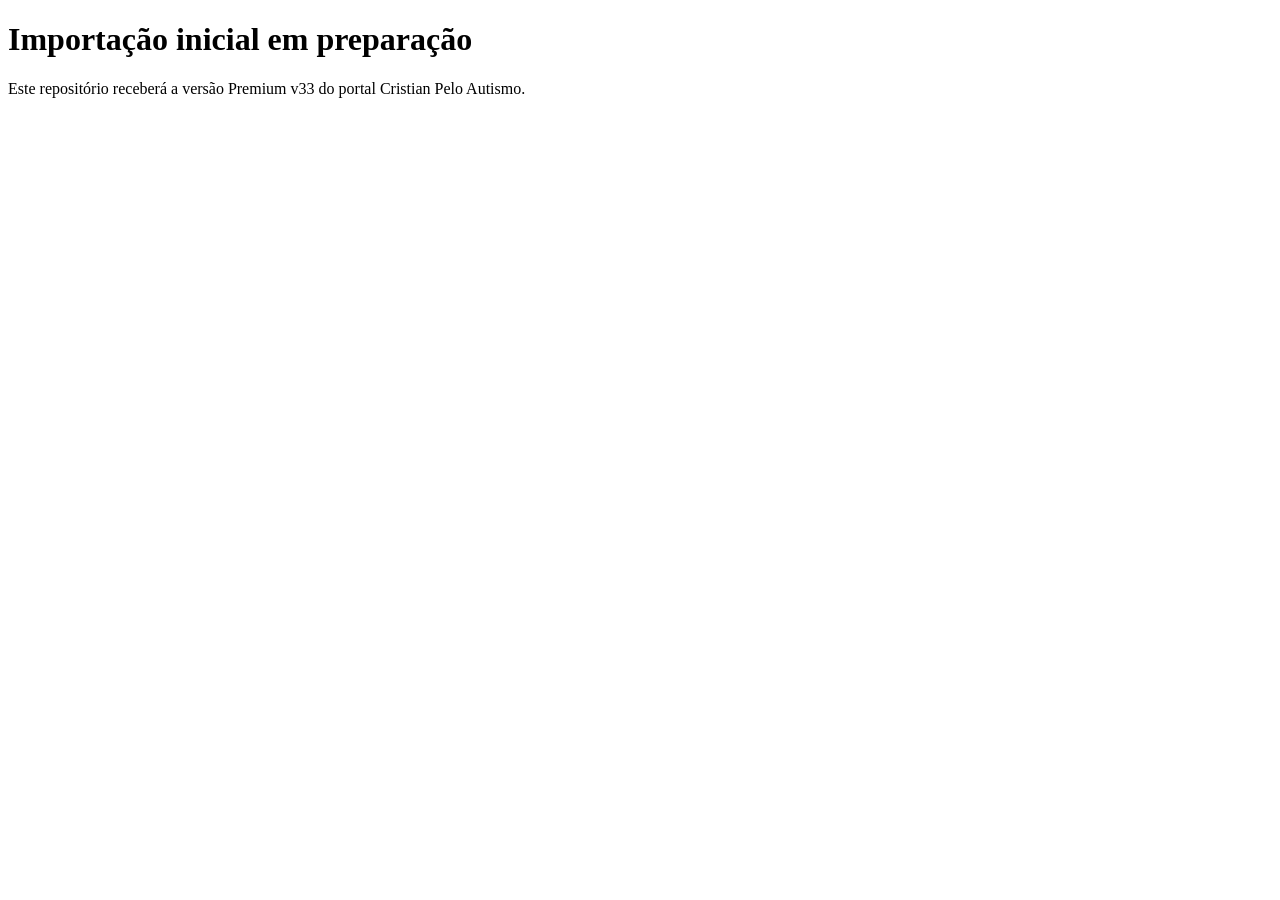
==== index.html @ 5e2c38fa "chore: adiciona marcador inicial da aplicação" ====
<!doctype html><html lang="pt-BR"><head><meta charset="utf-8"><meta name="viewport" content="width=device-width,initial-scale=1"><title>Cristian Pelo Autismo</title></head><body><h1>Importação inicial em preparação</h1><p>Este repositório receberá a versão Premium v33 do portal Cristian Pelo Autismo.</p></body></html>
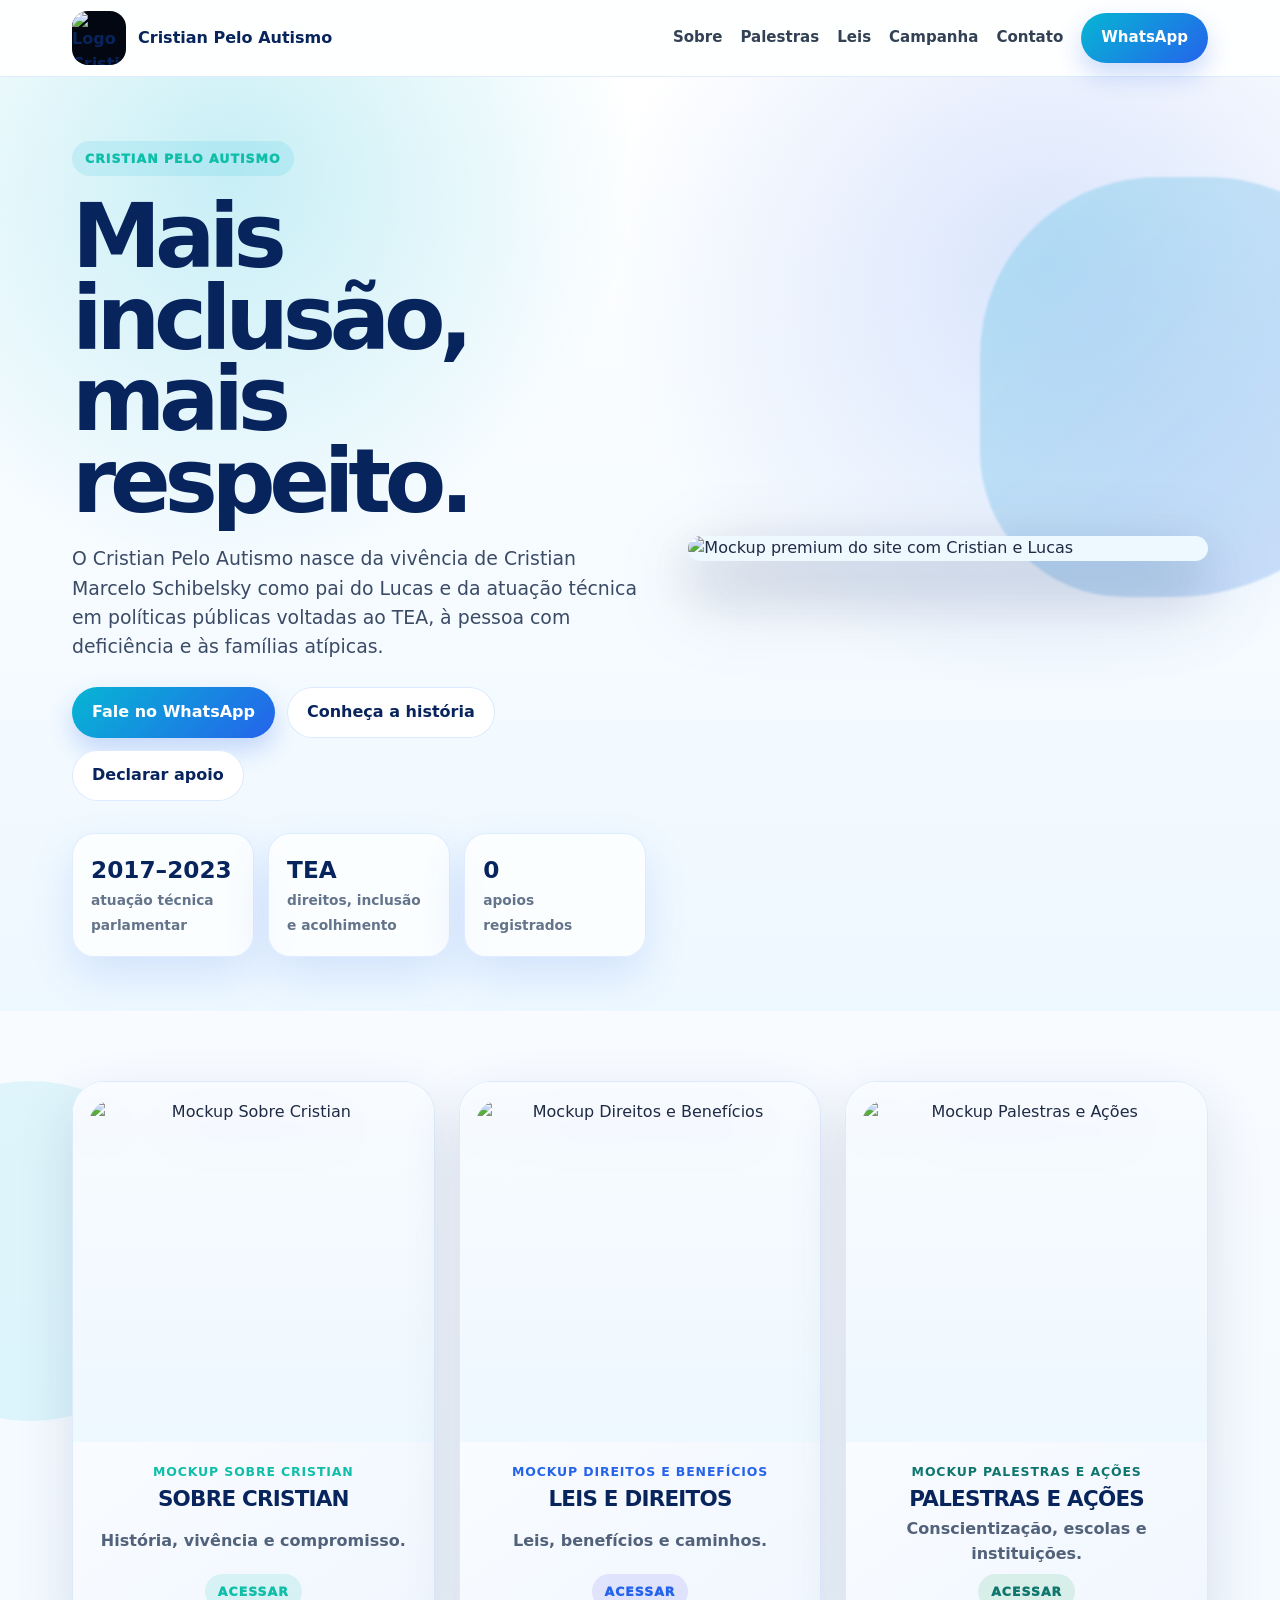
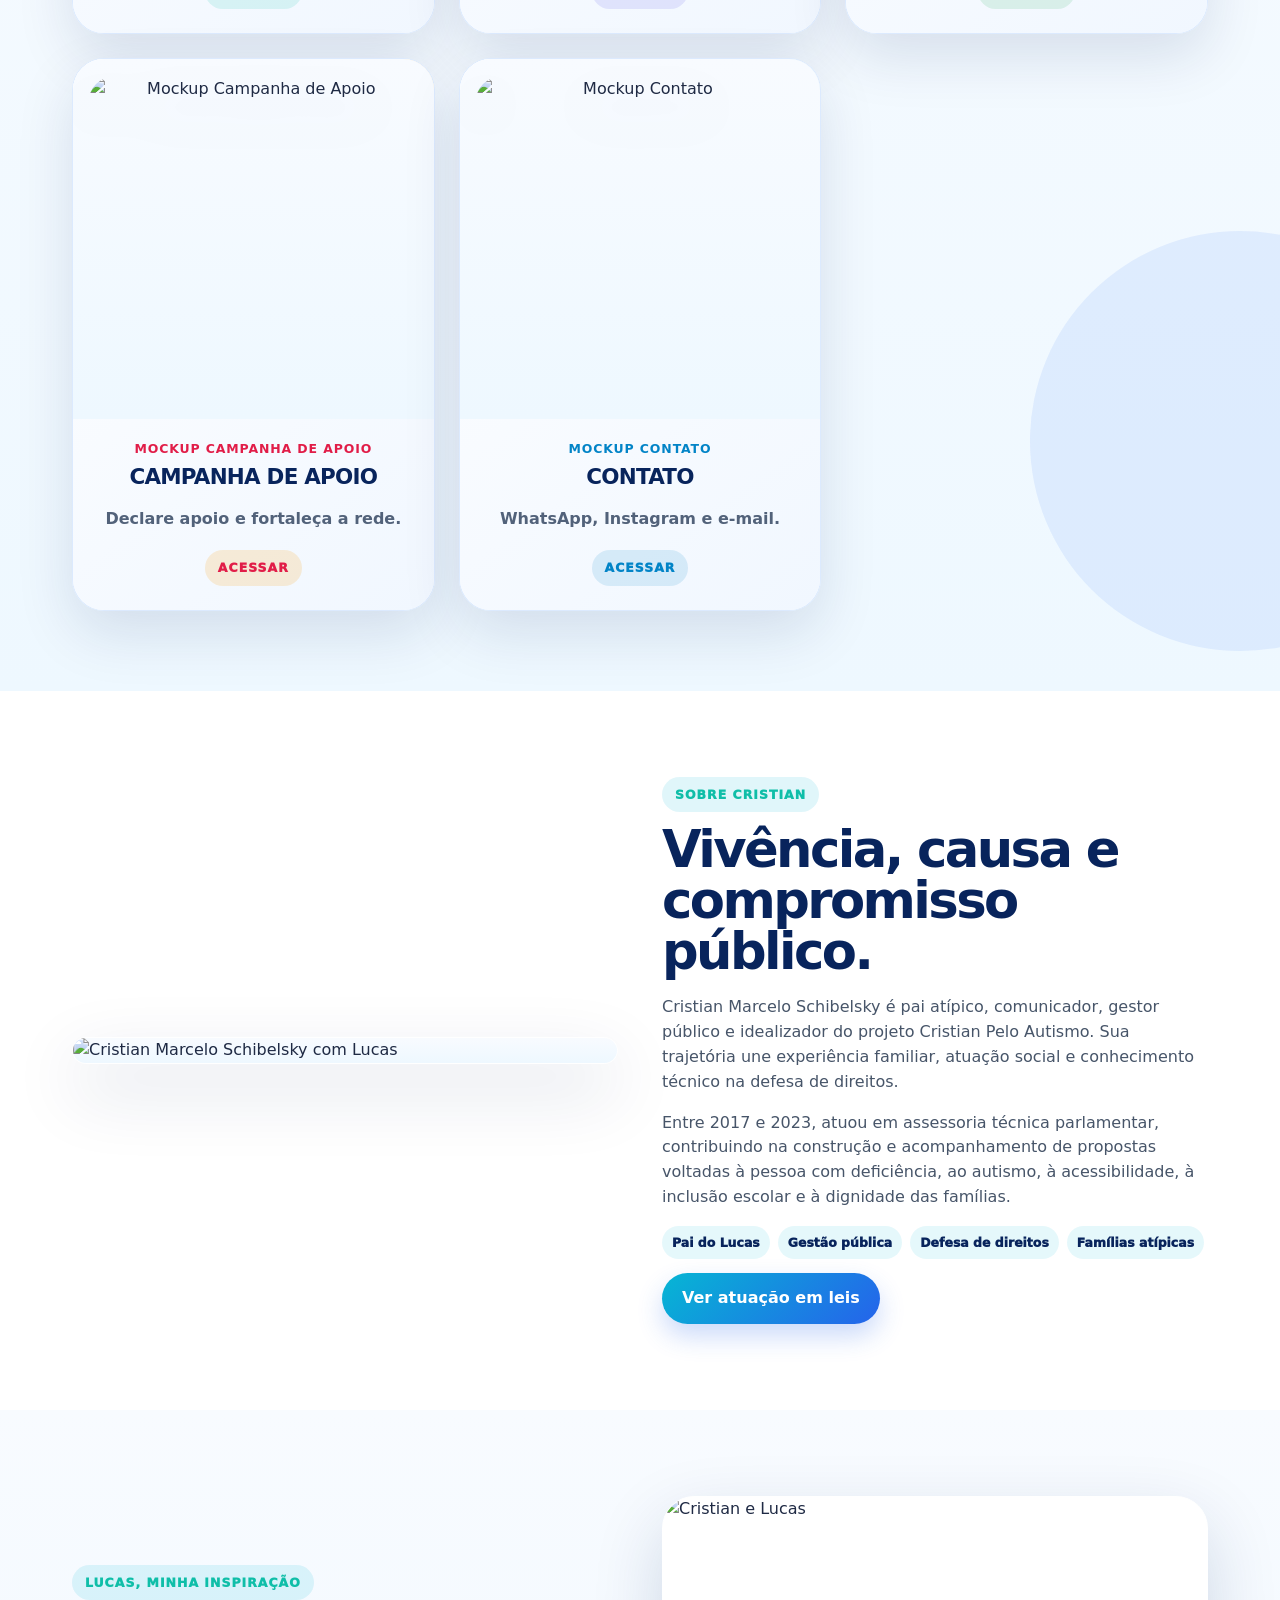
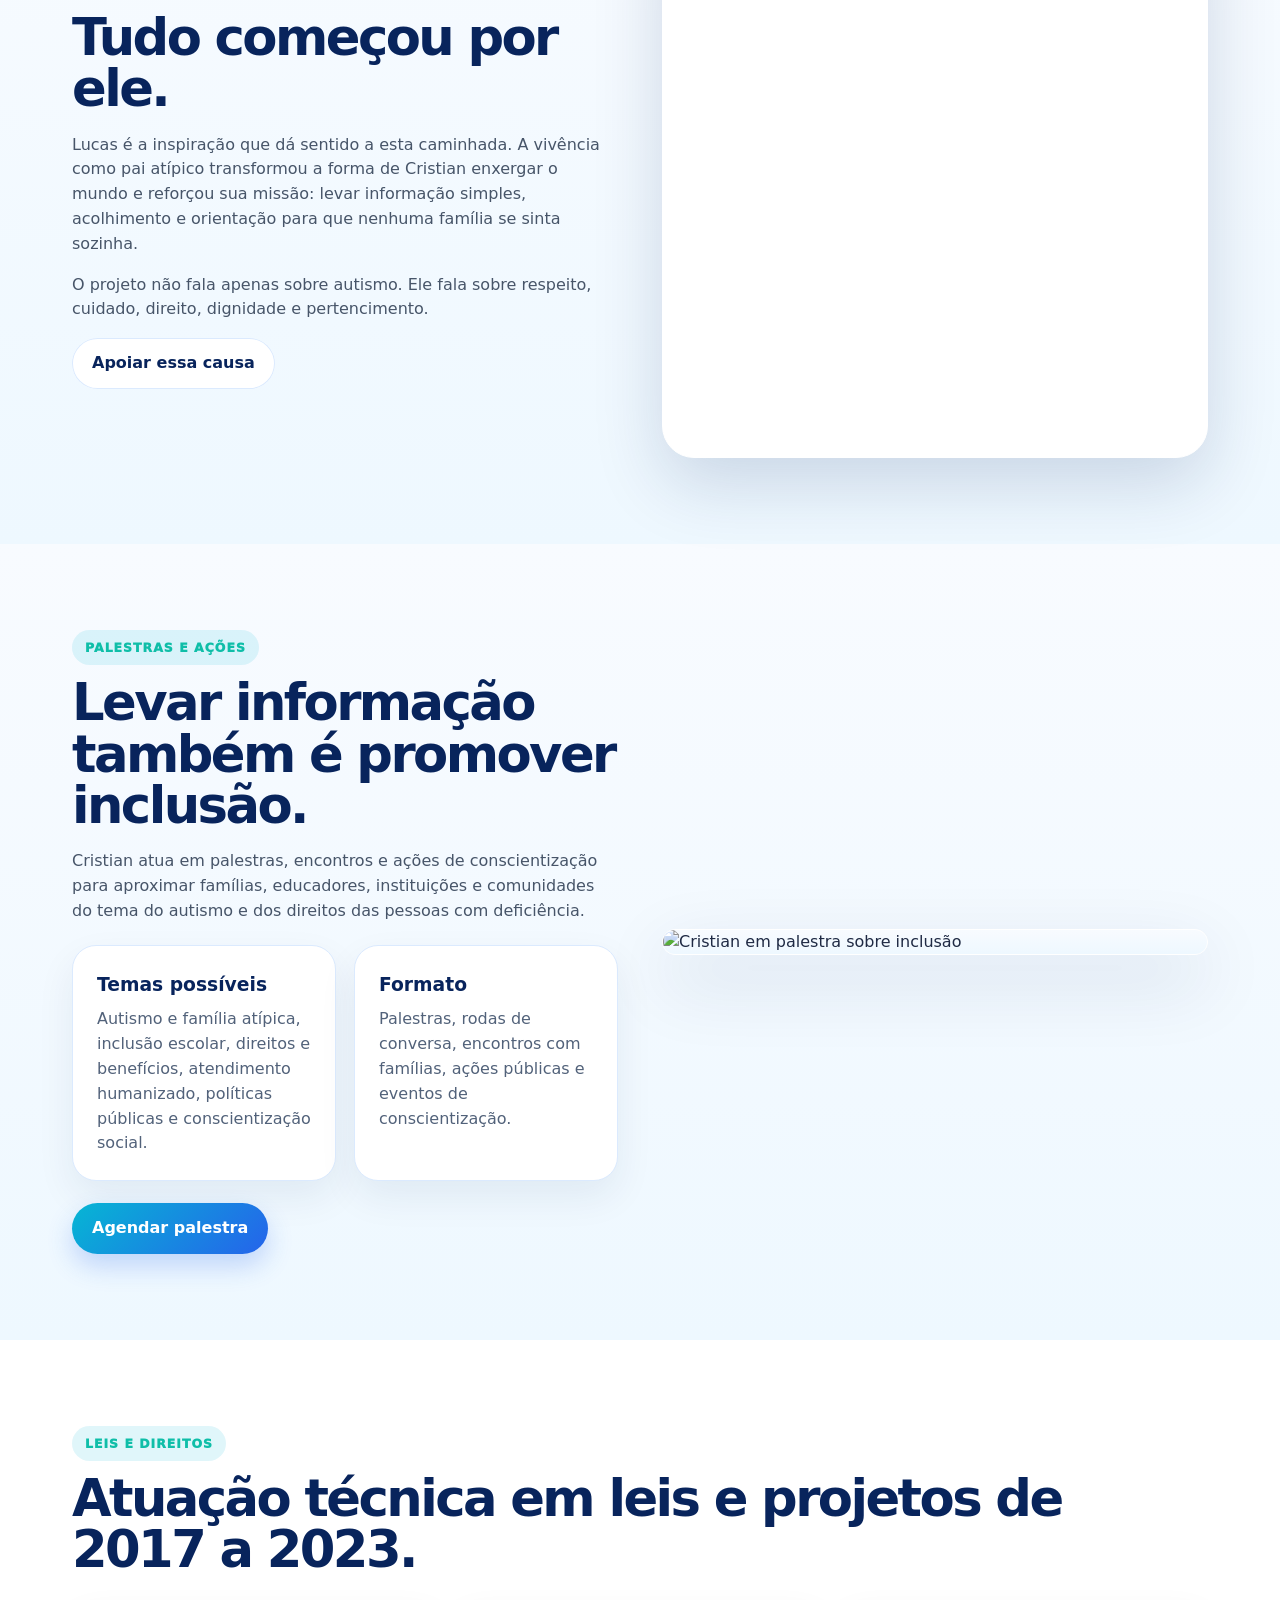
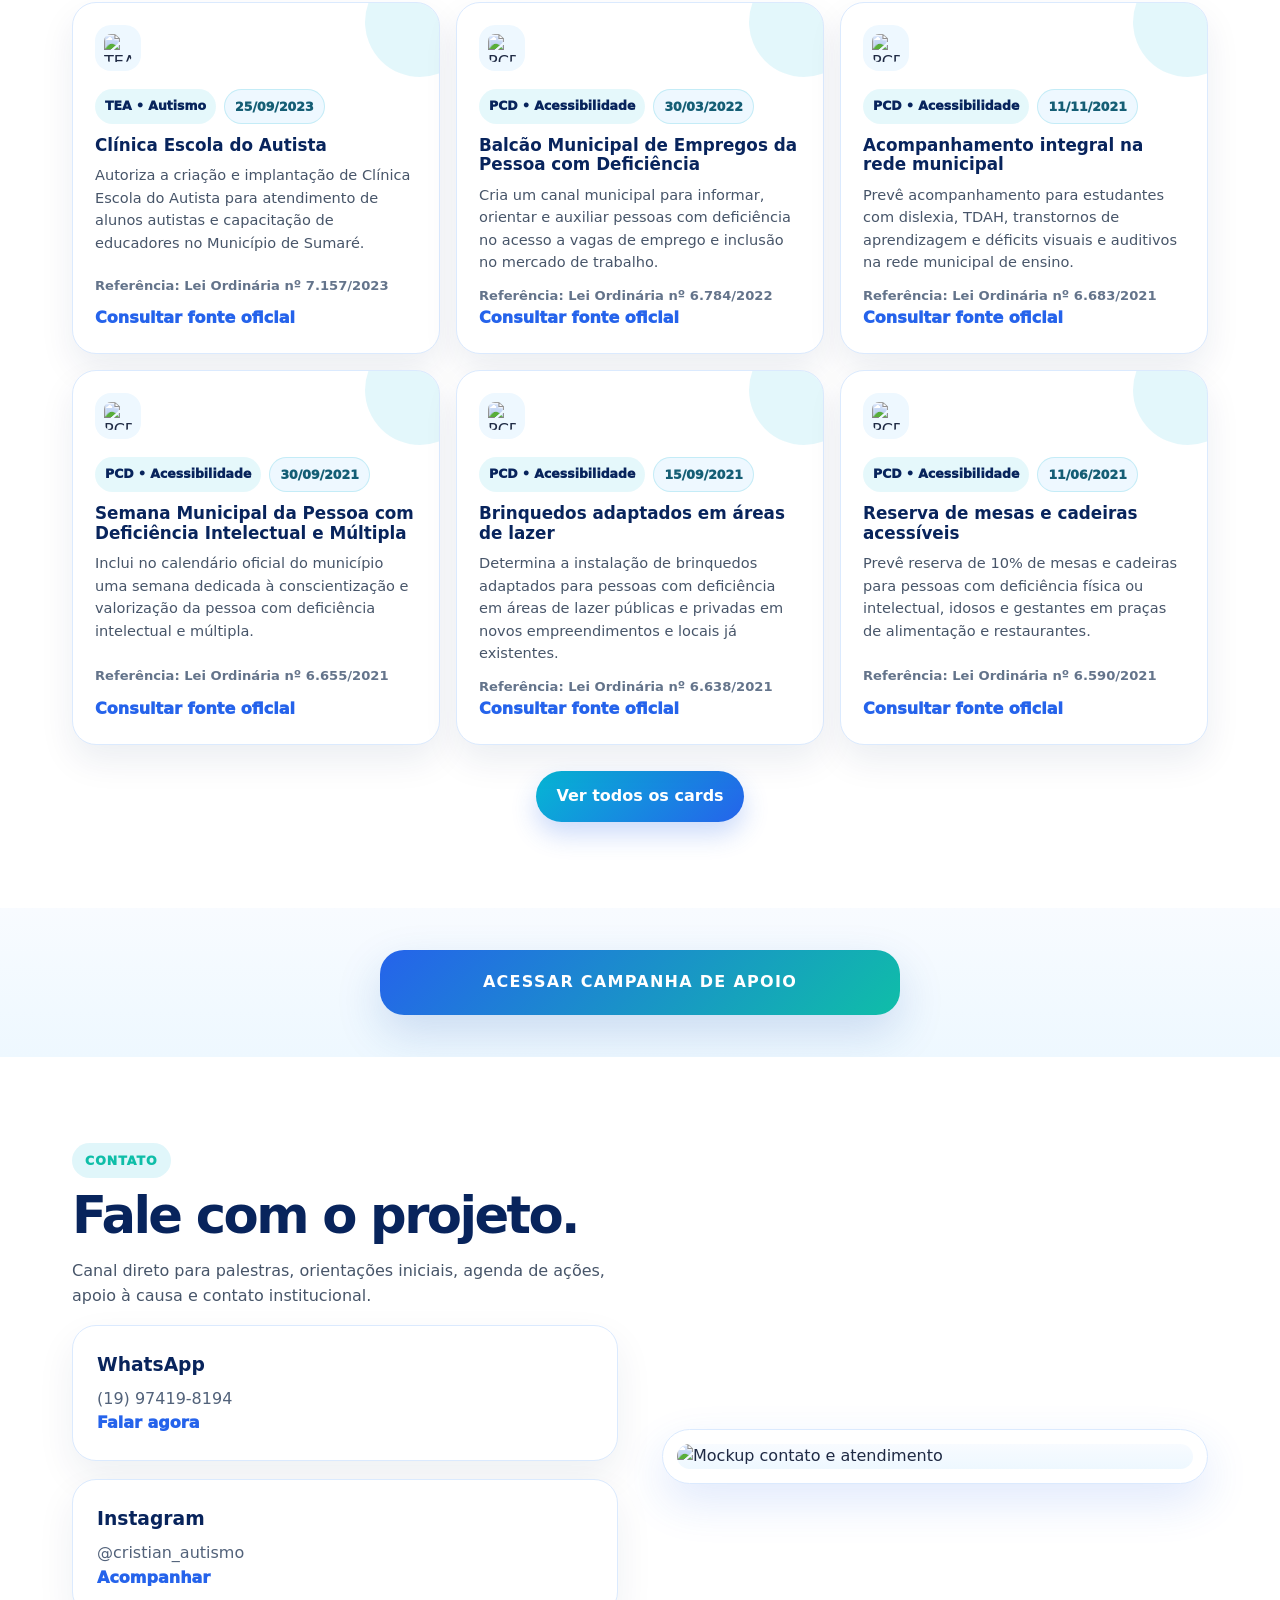
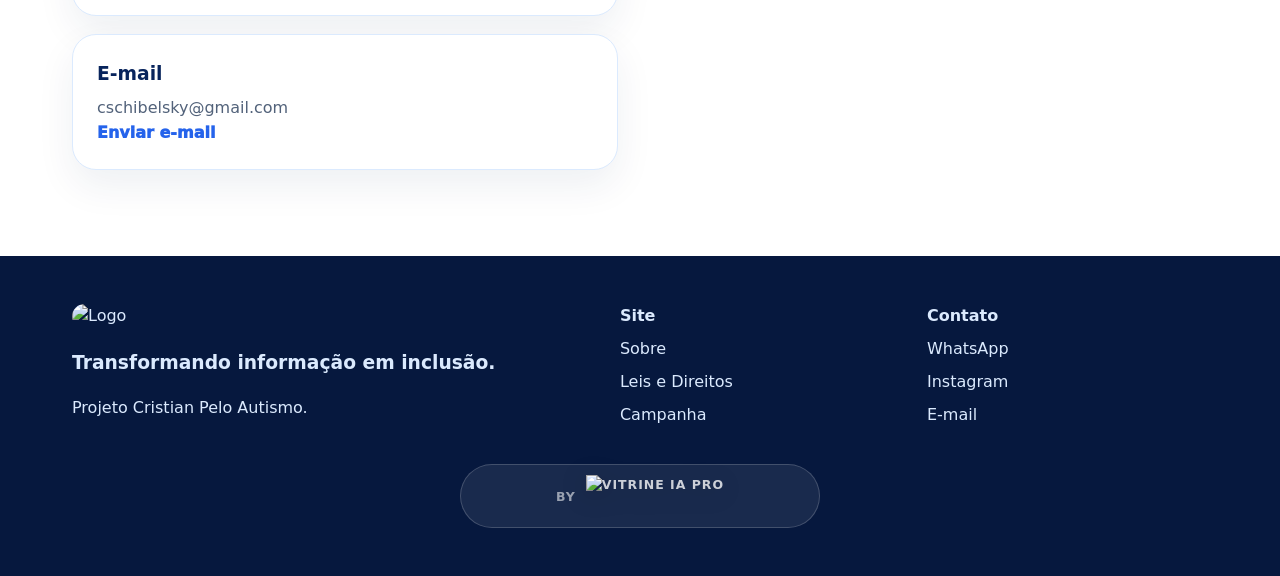
==== commit a6816ac3: "Add files via upload" ====
--- a/index.html
+++ b/index.html
@@ -1 +1,70 @@
-<!doctype html><html lang="pt-BR"><head><meta charset="utf-8"><meta name="viewport" content="width=device-width,initial-scale=1"><title>Cristian Pelo Autismo</title></head><body><h1>Importação inicial em preparação</h1><p>Este repositório receberá a versão Premium v33 do portal Cristian Pelo Autismo.</p></body></html>
+<!doctype html><html lang="pt-BR"><head><meta charset="utf-8"><meta name="viewport" content="width=device-width,initial-scale=1"><title>Cristian Pelo Autismo | Informação, inclusão e respeito</title><meta name="description" content="Cristian Pelo Autismo: informação, acolhimento, direitos, palestras, leis e campanha de apoio às famílias atípicas."><meta property="og:title" content="Cristian Pelo Autismo"><meta property="og:description" content="Mais inclusão, mais respeito. Informação e acolhimento para famílias atípicas."><meta property="og:image" content="assets/img/banner-inclusao.webp"><link rel="stylesheet" href="style.css"></head><body>
+<header class="topbar"><div class="wrap nav"><a class="brand" href="#inicio"><img src="assets/img/logo.webp" alt="Logo Cristian Pelo Autismo"><span>Cristian Pelo Autismo</span></a><nav class="navlinks"><a href="#sobre">Sobre</a><a href="#palestras">Palestras</a><a href="leis-e-direitos/">Leis</a><a href="campanha/">Campanha</a><a href="#contato">Contato</a><a class="btn" href="https://wa.me/5519974198194" target="_blank" rel="noopener">WhatsApp</a></nav><a class="btn hamb" href="https://wa.me/5519974198194" target="_blank" rel="noopener">WhatsApp</a></div></header>
+<main id="inicio">
+<section class="hero"><div class="wrap hero-grid"><div><span class="kicker">Cristian Pelo Autismo</span><h1>Mais inclusão, mais respeito.</h1><p class="lead">O Cristian Pelo Autismo nasce da vivência de Cristian Marcelo Schibelsky como pai do Lucas e da atuação técnica em políticas públicas voltadas ao TEA, à pessoa com deficiência e às famílias atípicas.</p><div class="actions"><a class="btn" href="https://wa.me/5519974198194" target="_blank" rel="noopener">Fale no WhatsApp</a><a class="btn alt" href="#sobre">Conheça a história</a><a class="btn alt" href="campanha/">Declarar apoio</a></div><div class="metrics"><div class="metric"><strong>2017–2023</strong><span>atuação técnica parlamentar</span></div><div class="metric"><strong>TEA</strong><span>direitos, inclusão e acolhimento</span></div><div class="metric"><strong id="homeCounter">0</strong><span>apoios registrados</span></div></div></div><div class="hero-visual hero-visual-clean"><div class="phone-mock"><img src="assets/img/mockup-home.png" alt="Mockup premium do site com Cristian e Lucas"></div></div></div></section>
+<section class="section soft project-mockups" id="areas-projeto">
+  <div class="wrap">
+    <div class="mock-center-grid">
+      <a class="mock-center-card theme-sobre" href="#sobre">
+        <div class="mock-image"><img src="assets/img/mockup-sobre.png" alt="Mockup Sobre Cristian"></div>
+        <div class="mock-content">
+          <small>Mockup Sobre Cristian</small>
+          <h3>SOBRE CRISTIAN</h3>
+          <p>História, vivência e compromisso.</p>
+          <em>Acessar</em>
+        </div>
+      </a>
+      <a class="mock-center-card theme-leis" href="leis-e-direitos/">
+        <div class="mock-image"><img src="assets/img/mockup-direitos.png" alt="Mockup Direitos e Benefícios"></div>
+        <div class="mock-content">
+          <small>Mockup Direitos e Benefícios</small>
+          <h3>LEIS E DIREITOS</h3>
+          <p>Leis, benefícios e caminhos.</p>
+          <em>Acessar</em>
+        </div>
+      </a>
+      <a class="mock-center-card theme-palestras" href="#palestras">
+        <div class="mock-image"><img src="assets/img/mockup-inclusao.png" alt="Mockup Palestras e Ações"></div>
+        <div class="mock-content">
+          <small>Mockup Palestras e Ações</small>
+          <h3>PALESTRAS E AÇÕES</h3>
+          <p>Conscientização, escolas e instituições.</p>
+          <em>Acessar</em>
+        </div>
+      </a>
+      <a class="mock-center-card theme-campanha" href="campanha/">
+        <div class="mock-image"><img src="assets/img/mockup-apoie.png" alt="Mockup Campanha de Apoio"></div>
+        <div class="mock-content">
+          <small>Mockup Campanha de Apoio</small>
+          <h3>CAMPANHA DE APOIO</h3>
+          <p>Declare apoio e fortaleça a rede.</p>
+          <em>Acessar</em>
+        </div>
+      </a>
+      <a class="mock-center-card theme-contato" href="#contato">
+        <div class="mock-image"><img src="assets/img/mockup-contato.png" alt="Mockup Contato"></div>
+        <div class="mock-content">
+          <small>Mockup Contato</small>
+          <h3>CONTATO</h3>
+          <p>WhatsApp, Instagram e e-mail.</p>
+          <em>Acessar</em>
+        </div>
+      </a>
+    </div>
+  </div>
+</section>
+
+<section id="sobre" class="section white"><div class="wrap split"><div class="portrait-card"><img src="assets/img/sobre-cristian-lucas.png" alt="Cristian Marcelo Schibelsky com Lucas"></div><div><span class="kicker">Sobre Cristian</span><h2>Vivência, causa e compromisso público.</h2><p>Cristian Marcelo Schibelsky é pai atípico, comunicador, gestor público e idealizador do projeto Cristian Pelo Autismo. Sua trajetória une experiência familiar, atuação social e conhecimento técnico na defesa de direitos.</p><p>Entre 2017 e 2023, atuou em assessoria técnica parlamentar, contribuindo na construção e acompanhamento de propostas voltadas à pessoa com deficiência, ao autismo, à acessibilidade, à inclusão escolar e à dignidade das famílias.</p><div class="tagline"><span class="tag">Pai do Lucas</span><span class="tag">Gestão pública</span><span class="tag">Defesa de direitos</span><span class="tag">Famílias atípicas</span></div><a class="btn" href="#leis">Ver atuação em leis</a></div></div></section>
+
+<section class="section soft"><div class="wrap split"><div><span class="kicker">Lucas, minha inspiração</span><h2>Tudo começou por ele.</h2><p>Lucas é a inspiração que dá sentido a esta caminhada. A vivência como pai atípico transformou a forma de Cristian enxergar o mundo e reforçou sua missão: levar informação simples, acolhimento e orientação para que nenhuma família se sinta sozinha.</p><p>O projeto não fala apenas sobre autismo. Ele fala sobre respeito, cuidado, direito, dignidade e pertencimento.</p><a class="btn alt" href="campanha/">Apoiar essa causa</a></div><div class="portrait-card"><img src="assets/img/cristian-lucas-real.webp" alt="Cristian e Lucas"></div></div></section>
+
+<section id="palestras" class="section soft"><div class="wrap split"><div><span class="kicker">Palestras e Ações</span><h2>Levar informação também é promover inclusão.</h2><p>Cristian atua em palestras, encontros e ações de conscientização para aproximar famílias, educadores, instituições e comunidades do tema do autismo e dos direitos das pessoas com deficiência.</p><div class="cards" style="grid-template-columns:1fr 1fr;margin:22px 0"><div class="card"><h3>Temas possíveis</h3><p>Autismo e família atípica, inclusão escolar, direitos e benefícios, atendimento humanizado, políticas públicas e conscientização social.</p></div><div class="card"><h3>Formato</h3><p>Palestras, rodas de conversa, encontros com famílias, ações públicas e eventos de conscientização.</p></div></div><a class="btn" href="https://wa.me/5519974198194?text=Olá,%20quero%20agendar%20uma%20palestra%20com%20o%20Cristian%20Pelo%20Autismo" target="_blank" rel="noopener">Agendar palestra</a></div><div class="portrait-card"><img src="assets/img/palestra-cristian-premium.png" alt="Cristian em palestra sobre inclusão"></div></div></section>
+
+<section id="leis" class="section white"><div class="wrap"><span class="kicker">Leis e Direitos</span><h2>Atuação técnica em leis e projetos de 2017 a 2023.</h2><div class="law-grid" style="margin-top:26px" id="lawPreview"></div><div class="actions" style="justify-content:center"><a class="btn" href="leis-e-direitos/">Ver todos os cards</a></div></div></section>
+
+<section class="section soft campaign-link-only"><div class="wrap"><a class="campaign-simple-link" href="campanha/">Acessar campanha de apoio</a></div></section>
+
+<section id="contato" class="section white"><div class="wrap split"><div><span class="kicker">Contato</span><h2>Fale com o projeto.</h2><p>Canal direto para palestras, orientações iniciais, agenda de ações, apoio à causa e contato institucional.</p><div class="cards" style="grid-template-columns:1fr"><div class="card"><h3>WhatsApp</h3><p>(19) 97419-8194</p><a class="law-link" href="https://wa.me/5519974198194" target="_blank" rel="noopener">Falar agora</a></div><div class="card"><h3>Instagram</h3><p>@cristian_autismo</p><a class="law-link" href="https://www.instagram.com/cristian_autismo" target="_blank" rel="noopener">Acompanhar</a></div><div class="card"><h3>E-mail</h3><p>cschibelsky@gmail.com</p><a class="law-link" href="mailto:cschibelsky@gmail.com">Enviar e-mail</a></div></div></div><div class="mock-tile"><img src="assets/img/mockup-contato.png" alt="Mockup contato e atendimento"></div></div></section>
+</main>
+<footer class="footer"><div class="wrap footer-grid"><div><img src="assets/img/logo.webp" alt="Logo" style="width:170px;border-radius:18px;margin-bottom:18px"><h3>Transformando informação em inclusão.</h3><p>Projeto Cristian Pelo Autismo.</p></div><div><strong>Site</strong><a href="#sobre">Sobre</a><a href="leis-e-direitos/">Leis e Direitos</a><a href="campanha/">Campanha</a></div><div><strong>Contato</strong><a href="https://wa.me/5519974198194">WhatsApp</a><a href="https://www.instagram.com/cristian_autismo">Instagram</a><a href="mailto:cschibelsky@gmail.com">E-mail</a></div></div><div class="vitrine-stamp" aria-label="Desenvolvido por Vitrine IA Pro"><span>by</span><img src="assets/img/vitrine-ia-pro-logo-oficial.png" alt="Vitrine IA Pro"></div></footer>
+<script src="script.js"></script></body></html>
--- a/style.css
+++ b/style.css
@@ -0,0 +1,144 @@
+:root{
+  --navy:#08245c; --blue:#2563eb; --cyan:#06b6d4; --teal:#0fbea8; --green:#16a34a; --ink:#1f2a44; --muted:#64748b; --line:#dbeafe; --soft:#eff6ff; --white:#fff; --yellow:#facc15; --red:#ef4444;
+  --shadow:0 26px 70px rgba(8,36,92,.16); --shadow2:0 18px 45px rgba(37,99,235,.14); --radius:28px;
+}
+*{box-sizing:border-box}html{scroll-behavior:smooth}body{margin:0;font-family:Inter,system-ui,-apple-system,Segoe UI,Roboto,Arial,sans-serif;color:var(--ink);background:#f8fbff;line-height:1.55}a{text-decoration:none;color:inherit}img{max-width:100%;display:block}button,input,select,textarea{font:inherit}.wrap{max-width:1180px;margin:0 auto;padding:0 22px}.topbar{position:sticky;top:0;z-index:30;background:rgba(255,255,255,.86);backdrop-filter:blur(18px);border-bottom:1px solid rgba(219,234,254,.9)}.nav{height:76px;display:flex;align-items:center;justify-content:space-between;gap:24px}.brand{display:flex;align-items:center;gap:12px;font-weight:900;color:var(--navy)}.brand img{width:54px;height:54px;border-radius:16px;object-fit:contain;background:#030712}.navlinks{display:flex;align-items:center;gap:18px;font-size:.94rem;font-weight:800;color:#334155}.navlinks a:hover{color:var(--blue)}.btn{display:inline-flex;align-items:center;justify-content:center;gap:9px;padding:13px 20px;border-radius:999px;background:linear-gradient(135deg,var(--cyan),var(--blue));color:#fff;font-weight:900;box-shadow:0 12px 26px rgba(37,99,235,.24);border:0;cursor:pointer}.btn.alt{background:#fff;color:var(--navy);box-shadow:inset 0 0 0 1px var(--line)}.btn.dark{background:var(--navy)}.btn.green{background:linear-gradient(135deg,#16a34a,#0fbea8)}.hero{position:relative;overflow:hidden;padding:64px 0 54px;background:radial-gradient(circle at 18% 10%,rgba(6,182,212,.22),transparent 30%),radial-gradient(circle at 82% 20%,rgba(37,99,235,.16),transparent 34%),linear-gradient(180deg,#fff 0%,#eef8ff 100%)}.hero:before{content:"";position:absolute;right:-120px;top:100px;width:420px;height:420px;background:linear-gradient(135deg,rgba(6,182,212,.2),rgba(37,99,235,.2));border-radius:48% 52% 61% 39%;filter:blur(1px)}.hero-grid{position:relative;display:grid;grid-template-columns:1.05fr .95fr;gap:42px;align-items:center}.kicker{display:inline-flex;align-items:center;gap:8px;color:var(--teal);font-weight:1000;text-transform:uppercase;letter-spacing:.08em;font-size:.78rem;background:rgba(6,182,212,.12);padding:8px 13px;border-radius:999px}.hero h1{font-size:clamp(2.7rem,7vw,6.2rem);line-height:.91;margin:20px 0 22px;color:var(--navy);letter-spacing:-.07em}.lead{font-size:1.18rem;color:#3b4b66;max-width:670px}.actions{display:flex;flex-wrap:wrap;gap:12px;margin-top:26px}.metrics{display:grid;grid-template-columns:repeat(3,1fr);gap:14px;margin-top:32px}.metric{padding:18px;border-radius:22px;background:rgba(255,255,255,.72);box-shadow:var(--shadow2);border:1px solid rgba(219,234,254,.88)}.metric strong{font-size:1.45rem;color:var(--navy);display:block}.metric span{font-size:.86rem;color:var(--muted);font-weight:800}.hero-visual{position:relative;min-height:650px}.logo-card{position:absolute;top:0;right:0;left:44px;border-radius:32px;overflow:hidden;box-shadow:var(--shadow);border:1px solid rgba(255,255,255,.9);background:#fff;transform:rotate(1.2deg)}.logo-card img{width:100%;height:320px;object-fit:cover}.phone-mock{position:absolute;right:4%;top:170px;width:min(420px,88%);filter:drop-shadow(0 35px 45px rgba(8,36,92,.25));border-radius:38px}.phone-mock img{border-radius:34px}.float-chip{position:absolute;z-index:3;background:rgba(255,255,255,.88);backdrop-filter:blur(14px);border:1px solid rgba(255,255,255,.95);box-shadow:var(--shadow2);border-radius:22px;padding:16px;font-weight:900;color:var(--navy)}.chip1{left:4px;top:365px}.chip2{right:0;bottom:58px}.chip3{left:8%;bottom:0}.section{padding:86px 0}.section.white{background:#fff}.section.soft{background:linear-gradient(180deg,#f8fbff,#eef8ff)}.split{display:grid;grid-template-columns:1fr 1fr;gap:44px;align-items:center}.section h2{font-size:clamp(2rem,4vw,4.1rem);line-height:1;margin:12px 0 18px;color:var(--navy);letter-spacing:-.05em}.section p{color:#475569}.panel{background:rgba(255,255,255,.86);border:1px solid rgba(219,234,254,.95);border-radius:var(--radius);box-shadow:var(--shadow2);padding:30px}.portrait-card{border-radius:32px;overflow:hidden;box-shadow:var(--shadow);background:#fff;border:1px solid #fff}.portrait-card img{width:100%;height:560px;object-fit:cover}.mock-row{display:grid;grid-template-columns:repeat(3,1fr);gap:22px}.mock-tile{background:#fff;border:1px solid var(--line);border-radius:28px;padding:14px;box-shadow:var(--shadow2);transition:.2s}.mock-tile:hover{transform:translateY(-5px)}.mock-tile img{border-radius:22px}.mock-tile h3{margin:13px 7px 4px;color:var(--navy)}.mock-tile p{margin:0 7px 10px;color:var(--muted);font-size:.93rem}.cards{display:grid;grid-template-columns:repeat(3,1fr);gap:18px}.card{background:#fff;border:1px solid var(--line);border-radius:24px;padding:24px;box-shadow:0 16px 38px rgba(8,36,92,.07)}.card h3{margin:0 0 8px;color:var(--navy)}.card p{margin:0;color:#52627a}.law-grid{display:grid;grid-template-columns:repeat(3,1fr);gap:16px}.law-card{position:relative;display:flex;flex-direction:column;min-height:245px;background:#fff;border:1px solid var(--line);border-radius:24px;padding:22px;box-shadow:0 16px 35px rgba(8,36,92,.08);overflow:hidden}.law-card:after{content:"";position:absolute;right:-36px;top:-36px;width:110px;height:110px;border-radius:50%;background:rgba(6,182,212,.11)}.law-icon{width:46px;height:46px;border-radius:16px;background:#eef8ff;padding:9px;margin-bottom:14px}.law-card h3{font-size:1.05rem;line-height:1.15;margin:0 0 9px;color:var(--navy)}.law-card p{font-size:.91rem;margin:0 0 12px}.ref{font-size:.82rem;color:var(--muted);font-weight:900;margin-top:auto}.law-link{margin-top:14px;font-weight:1000;color:var(--blue)}.tagline{display:flex;flex-wrap:wrap;gap:8px;margin:14px 0}.tag{font-size:.78rem;font-weight:1000;color:var(--navy);background:rgba(6,182,212,.1);padding:7px 10px;border-radius:999px}.campaign-hero{background:linear-gradient(135deg,#08245c,#2563eb);color:white;border-radius:34px;padding:38px;display:grid;grid-template-columns:1fr .92fr;gap:30px;align-items:center;box-shadow:var(--shadow)}.campaign-hero h2,.campaign-hero p{color:white}.counter{font-size:4.4rem;font-weight:1000;line-height:1}.form{display:grid;gap:12px}.field{width:100%;border:1px solid var(--line);border-radius:16px;padding:14px 15px;background:#fff;color:var(--ink)}.admin-grid{display:grid;grid-template-columns:repeat(4,1fr);gap:14px}.stat{background:#fff;border:1px solid var(--line);border-radius:22px;padding:20px;box-shadow:0 12px 26px rgba(8,36,92,.07)}.stat strong{font-size:2rem;color:var(--navy);display:block}.table{width:100%;border-collapse:collapse;background:#fff;border-radius:22px;overflow:hidden;box-shadow:0 12px 30px rgba(8,36,92,.06)}.table th,.table td{padding:13px;border-bottom:1px solid #eaf2ff;text-align:left;font-size:.9rem}.table th{background:#eef8ff;color:var(--navy)}.footer{background:#06183e;color:#dbeafe;padding:48px 0}.footer-grid{display:grid;grid-template-columns:1.3fr .7fr .7fr;gap:26px}.footer a{color:#dbeafe;display:block;margin:8px 0}.notice{padding:12px 14px;border-radius:16px;background:#ecfeff;color:#0f766e;border:1px solid #a5f3fc;font-weight:800}.hamb{display:none}
+@media(max-width:960px){.navlinks{display:none}.hamb{display:inline-flex}.hero-grid,.split,.campaign-hero{grid-template-columns:1fr}.hero-visual{min-height:620px}.mock-row,.cards,.law-grid{grid-template-columns:1fr 1fr}.admin-grid{grid-template-columns:1fr 1fr}.footer-grid{grid-template-columns:1fr}.metrics{grid-template-columns:1fr 1fr}.hero h1{font-size:4rem}}
+@media(max-width:640px){.wrap{padding:0 16px}.hero{padding-top:34px}.hero h1{font-size:3.05rem}.hero-visual{min-height:520px}.logo-card{left:0}.logo-card img{height:230px}.phone-mock{top:150px;right:1%;width:90%}.float-chip{font-size:.82rem}.chip1{top:320px}.chip2{bottom:70px}.metrics,.mock-row,.cards,.law-grid,.admin-grid{grid-template-columns:1fr}.section{padding:58px 0}.portrait-card img{height:420px}.campaign-hero{padding:24px}.counter{font-size:3rem}.nav{height:68px}.brand img{width:46px;height:46px}}
+
+/* V8 - mockups como ícones de navegação */
+.section-head{max-width:780px;margin:0 auto 28px;text-align:center}.section-head p{font-size:1.05rem;color:#52627a}.mockup-nav-section{position:relative;overflow:hidden}.mockup-nav-section:before{content:"";position:absolute;left:-120px;top:80px;width:320px;height:320px;border-radius:50%;background:rgba(6,182,212,.10)}.mock-nav-grid{display:grid;grid-template-columns:repeat(3,1fr);gap:22px;position:relative}.mock-nav-card{display:flex;flex-direction:column;align-items:center;text-align:center;padding:16px 16px 22px;background:rgba(255,255,255,.92);border:1px solid rgba(219,234,254,.95);border-radius:30px;box-shadow:0 18px 45px rgba(8,36,92,.10);transition:.22s;min-height:100%}.mock-nav-card:hover{transform:translateY(-8px);box-shadow:0 28px 70px rgba(8,36,92,.16)}.mock-nav-card img{height:245px;width:100%;object-fit:contain;border-radius:24px;background:linear-gradient(180deg,#f8fbff,#eef8ff);padding:8px}.mock-nav-card strong{font-size:1.18rem;color:var(--navy);margin-top:14px}.mock-nav-card span{font-size:.94rem;color:var(--muted);margin-top:5px}.mock-tile{display:block;color:inherit}.phone-mock{cursor:pointer}.phone-mock:after{content:"";position:absolute;inset:0;border-radius:38px}
+@media(max-width:960px){.mock-nav-grid{grid-template-columns:repeat(2,1fr)}}
+@media(max-width:640px){.mock-nav-grid{grid-template-columns:1fr}.mock-nav-card img{height:220px}}
+
+/* V9 - mockups como icones de navegacao com titulos em caixa alta e temas diferentes */
+.visual-icons{align-items:stretch}.visual-icons .mock-nav-card{position:relative;overflow:hidden;justify-content:space-between;padding:0;background:#fff;text-align:left;align-items:stretch;border:0;isolation:isolate}.visual-icons .mock-nav-card:before{content:"";position:absolute;inset:0;background:linear-gradient(135deg,rgba(255,255,255,.96),rgba(239,246,255,.86));z-index:-2}.visual-icons .mock-nav-card:after{content:"";position:absolute;right:-54px;top:-54px;width:150px;height:150px;border-radius:50%;background:var(--accent-soft);z-index:-1}.mock-label{min-height:86px;display:flex;align-items:flex-end;padding:22px 20px 12px;font-size:1.32rem;line-height:1.02;font-weight:1000;letter-spacing:-.035em;text-transform:uppercase;color:#fff;background:linear-gradient(135deg,var(--accent),var(--accent-2));border-radius:30px 30px 22px 22px;box-shadow:0 16px 32px rgba(8,36,92,.12)}.visual-icons .mock-nav-card img{height:205px;margin:14px auto 4px;width:92%;object-fit:contain;background:transparent;padding:0;filter:drop-shadow(0 20px 24px rgba(8,36,92,.12))}.visual-icons .mock-nav-card span{display:block;padding:0 20px;color:#475569;font-weight:700;min-height:48px}.visual-icons .mock-nav-card em{display:inline-flex;margin:14px 20px 20px;padding:9px 12px;border-radius:999px;font-style:normal;font-size:.78rem;font-weight:1000;text-transform:uppercase;letter-spacing:.08em;color:var(--accent);background:var(--accent-soft)}.theme-sobre{--accent:#0fbea8;--accent-2:#2563eb;--accent-soft:rgba(15,190,168,.13)}.theme-projeto{--accent:#08245c;--accent-2:#06b6d4;--accent-soft:rgba(37,99,235,.12)}.theme-leis{--accent:#2563eb;--accent-2:#4f46e5;--accent-soft:rgba(79,70,229,.12)}.theme-palestras{--accent:#0f766e;--accent-2:#16a34a;--accent-soft:rgba(22,163,74,.12)}.theme-campanha{--accent:#e11d48;--accent-2:#f59e0b;--accent-soft:rgba(245,158,11,.16)}.theme-contato{--accent:#0284c7;--accent-2:#16a34a;--accent-soft:rgba(2,132,199,.13)}
+.mock-tile h3{text-transform:uppercase;letter-spacing:-.02em}.mock-nav-card strong{text-transform:uppercase}
+@media(max-width:640px){.mock-label{font-size:1.12rem;min-height:74px}.visual-icons .mock-nav-card img{height:190px}}
+
+/* V10 - mockups sequenciais e mais fiéis às referências pessoais */
+.mockup-nav-section .section-head h2::after{content:" 01-06";font-size:.42em;vertical-align:middle;color:var(--teal);letter-spacing:.02em}.visual-icons .mock-nav-card{border:1px solid rgba(219,234,254,.95);box-shadow:0 22px 60px rgba(8,36,92,.12)}.visual-icons .mock-nav-card img{height:360px;width:100%;object-fit:contain;padding:8px 6px;margin:10px auto 0;background:linear-gradient(180deg,#f8fbff,#eef8ff);border-radius:24px}.visual-icons .mock-nav-card span{font-size:1rem;min-height:44px}.visual-icons .mock-nav-card em{align-self:flex-start}.mock-label{font-size:1.46rem;min-height:92px;letter-spacing:-.045em}.phone-mock{width:min(470px,92%)}.phone-mock img{box-shadow:0 24px 55px rgba(8,36,92,.20)}.mock-row .mock-tile img{height:330px;object-fit:contain;background:linear-gradient(180deg,#f8fbff,#eef8ff);padding:8px}.mock-tile img{background:linear-gradient(180deg,#f8fbff,#eef8ff)}
+@media(max-width:960px){.visual-icons .mock-nav-card img{height:330px}.mock-row .mock-tile img{height:300px}}
+@media(max-width:640px){.visual-icons .mock-nav-card img{height:auto;max-height:none}.mock-label{font-size:1.25rem}.mock-row .mock-tile img{height:auto}.hero-visual{min-height:660px}.phone-mock{top:185px;width:96%}}
+
+/* V11 - correção de sobreposição da primeira página + admin mais seguro */
+.hero-visual{display:grid;grid-template-columns:1fr;align-content:center;gap:16px;min-height:auto;position:relative;padding:8px 0 0}
+.hero-visual .logo-card{position:relative;top:auto;right:auto;left:auto;transform:none;max-width:540px;margin:0 auto;border-radius:28px;z-index:1}
+.hero-visual .logo-card img{height:190px;object-fit:cover;width:100%}
+.hero-visual .phone-mock{position:relative;top:auto;right:auto;width:min(520px,100%);margin:0 auto;z-index:2;filter:drop-shadow(0 26px 38px rgba(8,36,92,.20))}
+.hero-visual .phone-mock img{border-radius:30px;background:#eef8ff}
+.hero-visual .float-chip{position:relative;display:inline-flex;width:max-content;max-width:92%;z-index:3;font-size:.9rem;padding:11px 14px;margin:0;box-shadow:0 12px 26px rgba(8,36,92,.10)}
+.hero-visual .chip1{left:auto;top:auto;justify-self:start;margin-left:22px}.hero-visual .chip2{right:auto;bottom:auto;justify-self:end;margin-right:22px}.hero-visual .chip3{left:auto;bottom:auto;justify-self:center}
+.login-panel{max-width:520px;margin-top:24px}.admin-label{font-weight:900;color:var(--navy)}.admin-error{background:#fff1f2;border:1px solid #fecdd3;color:#9f1239;border-radius:14px;padding:10px 12px;font-weight:800;margin:0}.admin-toolbar{display:flex;align-items:center;justify-content:space-between;gap:16px;margin-bottom:16px;background:rgba(255,255,255,.82);border:1px solid rgba(219,234,254,.95);border-radius:20px;padding:14px 16px;color:var(--navy)}.admin-hero .notice{font-size:.9rem;line-height:1.45}.admin-hero .lead{max-width:760px}
+@media(max-width:960px){.hero-visual{margin-top:22px}.hero-visual .logo-card img{height:170px}.hero-visual .phone-mock{width:min(480px,100%)}.admin-toolbar{align-items:flex-start;flex-direction:column}}
+@media(max-width:640px){.hero-visual{min-height:auto}.hero-visual .logo-card img{height:145px}.hero-visual .phone-mock{top:auto;width:100%}.hero-visual .float-chip{font-size:.78rem}.hero-visual .chip1,.hero-visual .chip2,.hero-visual .chip3{margin-left:0;margin-right:0}.visual-icons .mock-nav-card img{height:auto;max-height:none}.admin-hero h1{font-size:2.4rem!important}}
+
+/* V12 - imagens de seção substituídas e banner movido para campanha */
+.hero-visual-clean{padding-top:0;justify-content:center}
+.hero-visual-clean .phone-mock{width:min(560px,100%);margin-top:0}
+.hero-visual-clean .phone-mock img{max-height:650px;object-fit:contain}
+.hero-visual-clean .float-chip{position:relative}
+.section .portrait-card img[src$="sobre-cristian-lucas.png"],
+.section .portrait-card img[src$="palestra-cristian-premium.png"]{height:auto;max-height:720px;object-fit:contain;background:linear-gradient(180deg,#f8fbff,#eef8ff)}
+.campaign-visual-stack{display:grid;gap:18px}
+.campaign-banner-card{background:#fff;border:1px solid var(--line);border-radius:28px;padding:12px;box-shadow:var(--shadow2);overflow:hidden}
+.campaign-banner-card img{width:100%;border-radius:20px;object-fit:cover;max-height:430px}
+@media(max-width:640px){.hero-visual-clean .phone-mock img{max-height:none}.campaign-banner-card img{max-height:none}}
+
+/* V13 - banner da campanha dentro da área principal */
+.campaign-inline-banner{margin:24px 0 4px;background:rgba(255,255,255,.98);border:1px solid rgba(255,255,255,.75);border-radius:26px;padding:10px;box-shadow:0 22px 48px rgba(2,6,23,.22);max-width:560px}
+.campaign-inline-banner img{width:100%;border-radius:20px;object-fit:cover;display:block}
+@media(max-width:960px){.campaign-inline-banner{max-width:100%}}
+
+
+/* V14 - campanha: banner oficial exatamente na hero da campanha; formulário separado abaixo */
+.campaign-page-hero{padding:44px 0 46px}
+.campaign-hero-main{grid-template-columns:minmax(0,1fr) minmax(360px,.9fr);gap:34px;align-items:center}
+.campaign-copy{min-width:0}
+.campaign-hero-image{background:rgba(255,255,255,.98);border:1px solid rgba(255,255,255,.85);border-radius:30px;padding:12px;box-shadow:0 24px 58px rgba(2,6,23,.28);overflow:hidden}
+.campaign-hero-image img{width:100%;height:auto;border-radius:22px;object-fit:contain;display:block}
+.campaign-metrics{max-width:640px}
+.campaign-form-section{padding-top:64px}
+.campaign-form-grid{align-items:start}
+.campaign-inline-banner{display:none!important}
+@media(max-width:960px){.campaign-hero-main{grid-template-columns:1fr}.campaign-hero-image{order:2}.campaign-copy{order:1}.campaign-form-grid{grid-template-columns:1fr}}
+@media(max-width:640px){.campaign-page-hero{padding:24px 0}.campaign-hero-main{padding:20px}.campaign-hero-image{border-radius:22px;padding:8px}.campaign-hero-image img{border-radius:16px}}
+
+/* V15 - campanha na home reduzida para link simples */
+.campaign-link-only{padding:42px 0;background:linear-gradient(135deg,#eefcff,#f7fbff)}
+.campaign-simple-link{display:flex;align-items:center;justify-content:center;text-align:center;max-width:520px;margin:0 auto;padding:20px 28px;border-radius:24px;background:linear-gradient(135deg,var(--blue),var(--teal));color:#fff;font-weight:900;text-transform:uppercase;letter-spacing:.08em;box-shadow:0 18px 45px rgba(25,90,180,.18)}
+.campaign-simple-link:hover{transform:translateY(-2px);filter:saturate(1.05)}
+
+
+/* Carimbo by Vitrine IA Pro */
+.vitrine-stamp{
+  width:min(360px,92%);
+  margin:28px auto 0;
+  padding:10px 14px;
+  border:1px solid rgba(255,255,255,.18);
+  border-radius:999px;
+  background:rgba(255,255,255,.08);
+  display:flex;
+  align-items:center;
+  justify-content:center;
+  gap:10px;
+  color:rgba(255,255,255,.78);
+  font-size:.78rem;
+  font-weight:800;
+  letter-spacing:.08em;
+  text-transform:uppercase;
+}
+.vitrine-stamp img{height:42px;width:auto;max-width:280px;display:block;border-radius:0;filter:drop-shadow(0 4px 12px rgba(0,0,0,.18));}
+.vitrine-stamp span{opacity:.72;}
+.topbar + .vitrine-stamp{display:none;}
+body > .vitrine-stamp{
+  position:fixed;
+  right:18px;
+  bottom:18px;
+  z-index:50;
+  width:auto;
+  max-width:250px;
+  margin:0;
+  padding:8px 12px;
+  background:rgba(15,23,42,.84);
+  border-color:rgba(255,255,255,.22);
+  box-shadow:0 14px 34px rgba(15,23,42,.24);
+  backdrop-filter:blur(12px);
+}
+body > .vitrine-stamp img{height:34px;max-width:220px;}
+@media(max-width:720px){
+  .vitrine-stamp{border-radius:22px;gap:8px;}
+  .vitrine-stamp img{height:34px;max-width:205px;}
+  body > .vitrine-stamp{position:static;width:min(320px,92%);margin:22px auto;}
+}
+
+/* V19 - mockups centralizados na mesma linha de design */
+.project-mockups{position:relative;overflow:hidden;padding-top:70px;padding-bottom:80px}
+.project-mockups:before{content:"";position:absolute;left:-140px;top:70px;width:340px;height:340px;border-radius:50%;background:rgba(6,182,212,.10)}
+.project-mockups:after{content:"";position:absolute;right:-170px;bottom:40px;width:420px;height:420px;border-radius:50%;background:rgba(37,99,235,.09)}
+.compact-head{margin-bottom:30px}.compact-head h2{margin-top:12px;margin-bottom:0}
+.mock-center-grid{position:relative;z-index:1;display:grid;grid-template-columns:repeat(3,minmax(0,1fr));gap:24px;align-items:stretch}
+.mock-center-card{position:relative;display:flex;flex-direction:column;text-align:center;align-items:stretch;overflow:hidden;min-height:100%;background:rgba(255,255,255,.94);border:1px solid rgba(219,234,254,.96);border-radius:32px;box-shadow:0 22px 58px rgba(8,36,92,.12);transition:.22s;color:inherit;isolation:isolate}
+.mock-center-card:hover{transform:translateY(-7px);box-shadow:0 30px 74px rgba(8,36,92,.16)}
+.mock-center-card:before{content:"";position:absolute;inset:0;background:linear-gradient(145deg,rgba(255,255,255,.98),rgba(239,246,255,.88));z-index:-2}
+.mock-center-card:after{content:"";position:absolute;right:-56px;top:-56px;width:160px;height:160px;border-radius:50%;background:var(--accent-soft);z-index:-1}
+.mock-image{display:flex;align-items:center;justify-content:center;padding:16px 16px 0;min-height:360px;background:linear-gradient(180deg,#f8fbff,#eef8ff)}
+.mock-image img{width:100%;height:340px;object-fit:contain;filter:drop-shadow(0 18px 26px rgba(8,36,92,.13));border-radius:24px}
+.mock-content{padding:20px 22px 24px;display:flex;flex-direction:column;align-items:center;gap:7px;flex:1}
+.mock-content small{font-size:.78rem;font-weight:900;color:var(--accent);text-transform:uppercase;letter-spacing:.07em}
+.mock-content h3{margin:0;color:var(--navy);font-size:1.34rem;line-height:1.05;letter-spacing:-.035em;text-transform:uppercase}
+.mock-content p{margin:0;color:#52627a;font-weight:700;min-height:48px;display:flex;align-items:center;justify-content:center}
+.mock-content em{margin-top:auto;display:inline-flex;padding:8px 13px;border-radius:999px;font-style:normal;font-size:.78rem;font-weight:1000;text-transform:uppercase;letter-spacing:.08em;color:var(--accent);background:var(--accent-soft)}
+@media(max-width:960px){.mock-center-grid{grid-template-columns:repeat(2,minmax(0,1fr))}.mock-image{min-height:330px}.mock-image img{height:310px}}
+@media(max-width:640px){.project-mockups{padding-top:54px;padding-bottom:58px}.mock-center-grid{grid-template-columns:1fr;gap:18px}.mock-image{min-height:auto}.mock-image img{height:auto;max-height:none}.mock-content p{min-height:auto}}
+
+/* V28 - remove textos/cards da primeira dobra sem remover os mockups */
+.compact-hidden{display:none!important}
+.hero-visual .float-chip{display:none!important}
+.mockup-nav-section{padding-top:34px}
+
+/* V29 - revisão da área Leis e Direitos */
+.law-tags{display:flex;gap:8px;flex-wrap:wrap;margin:4px 0 12px}
+.tag.light{background:#eef8ff;color:#155e75;border:1px solid rgba(6,182,212,.18)}
+.law-hint{display:block;margin:8px 0 0;color:#64748b;font-weight:800;line-height:1.4}
+.law-card .law-link{margin-top:auto}
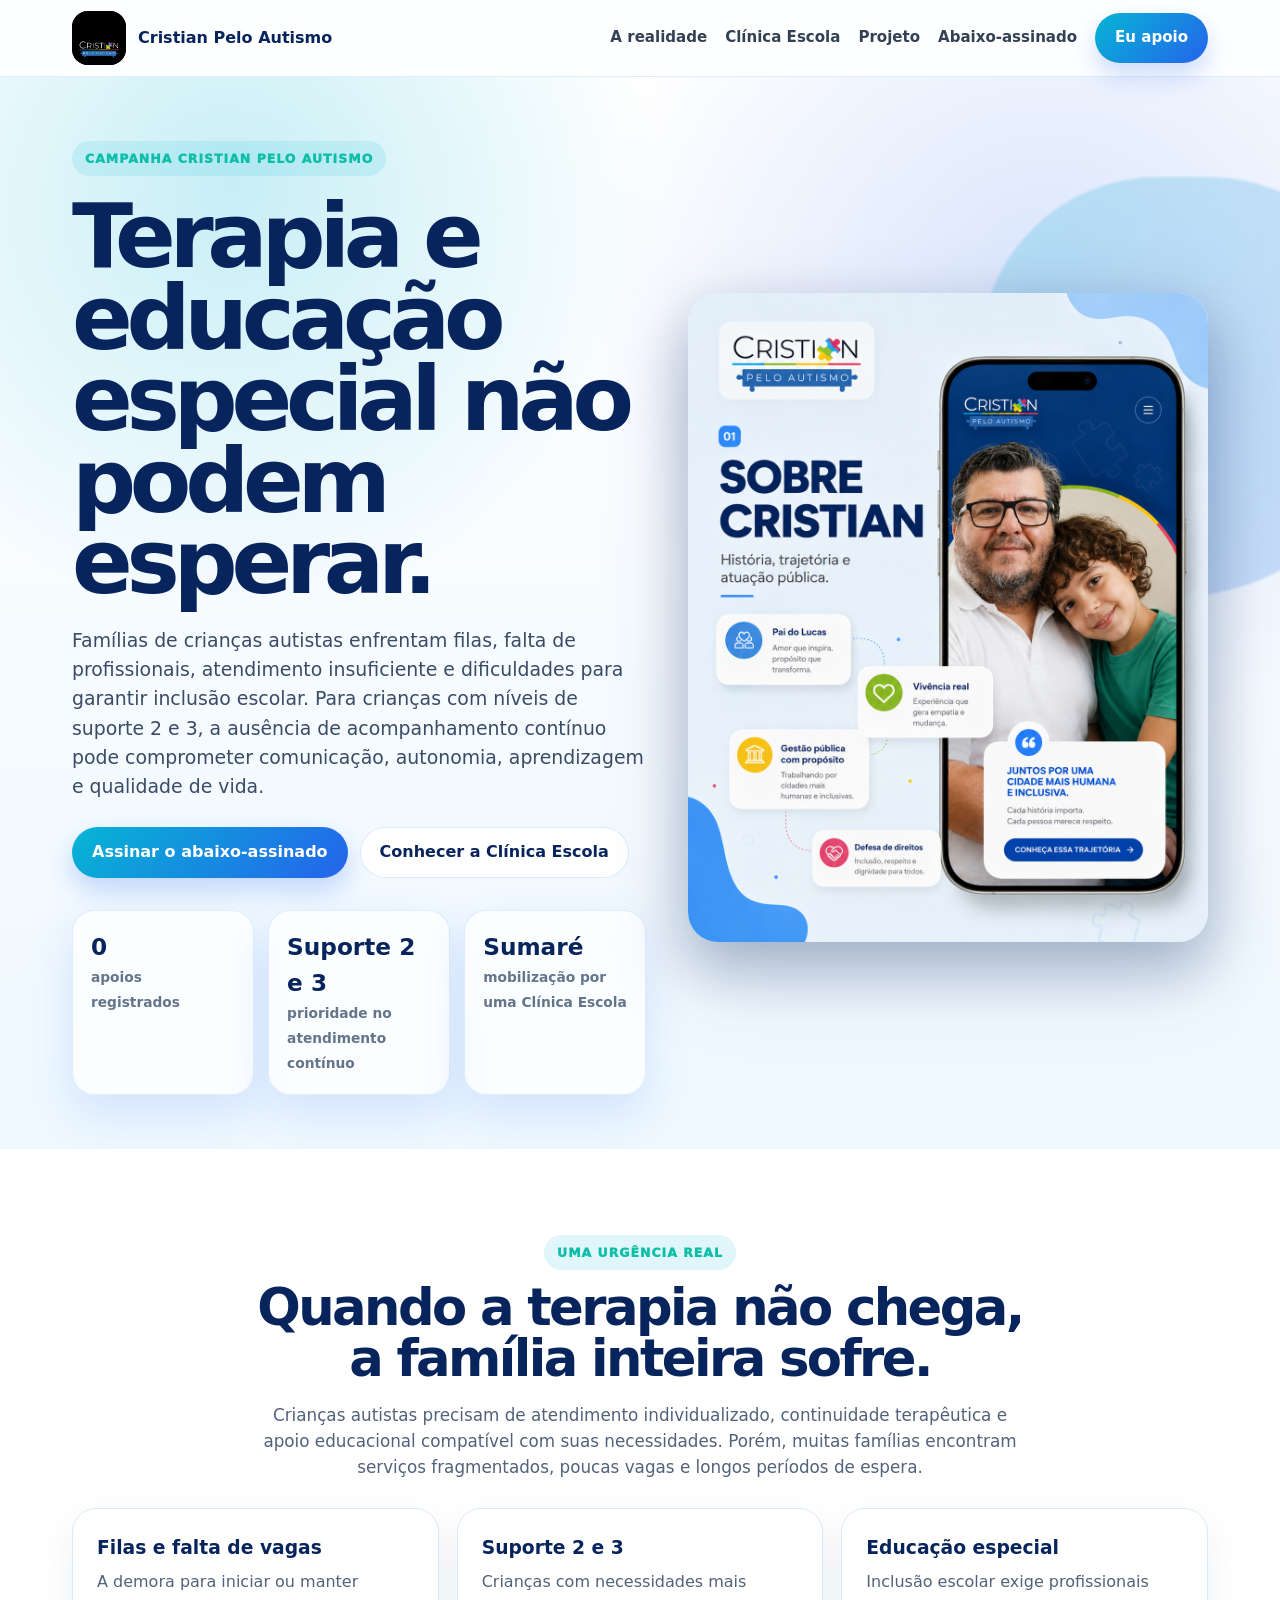
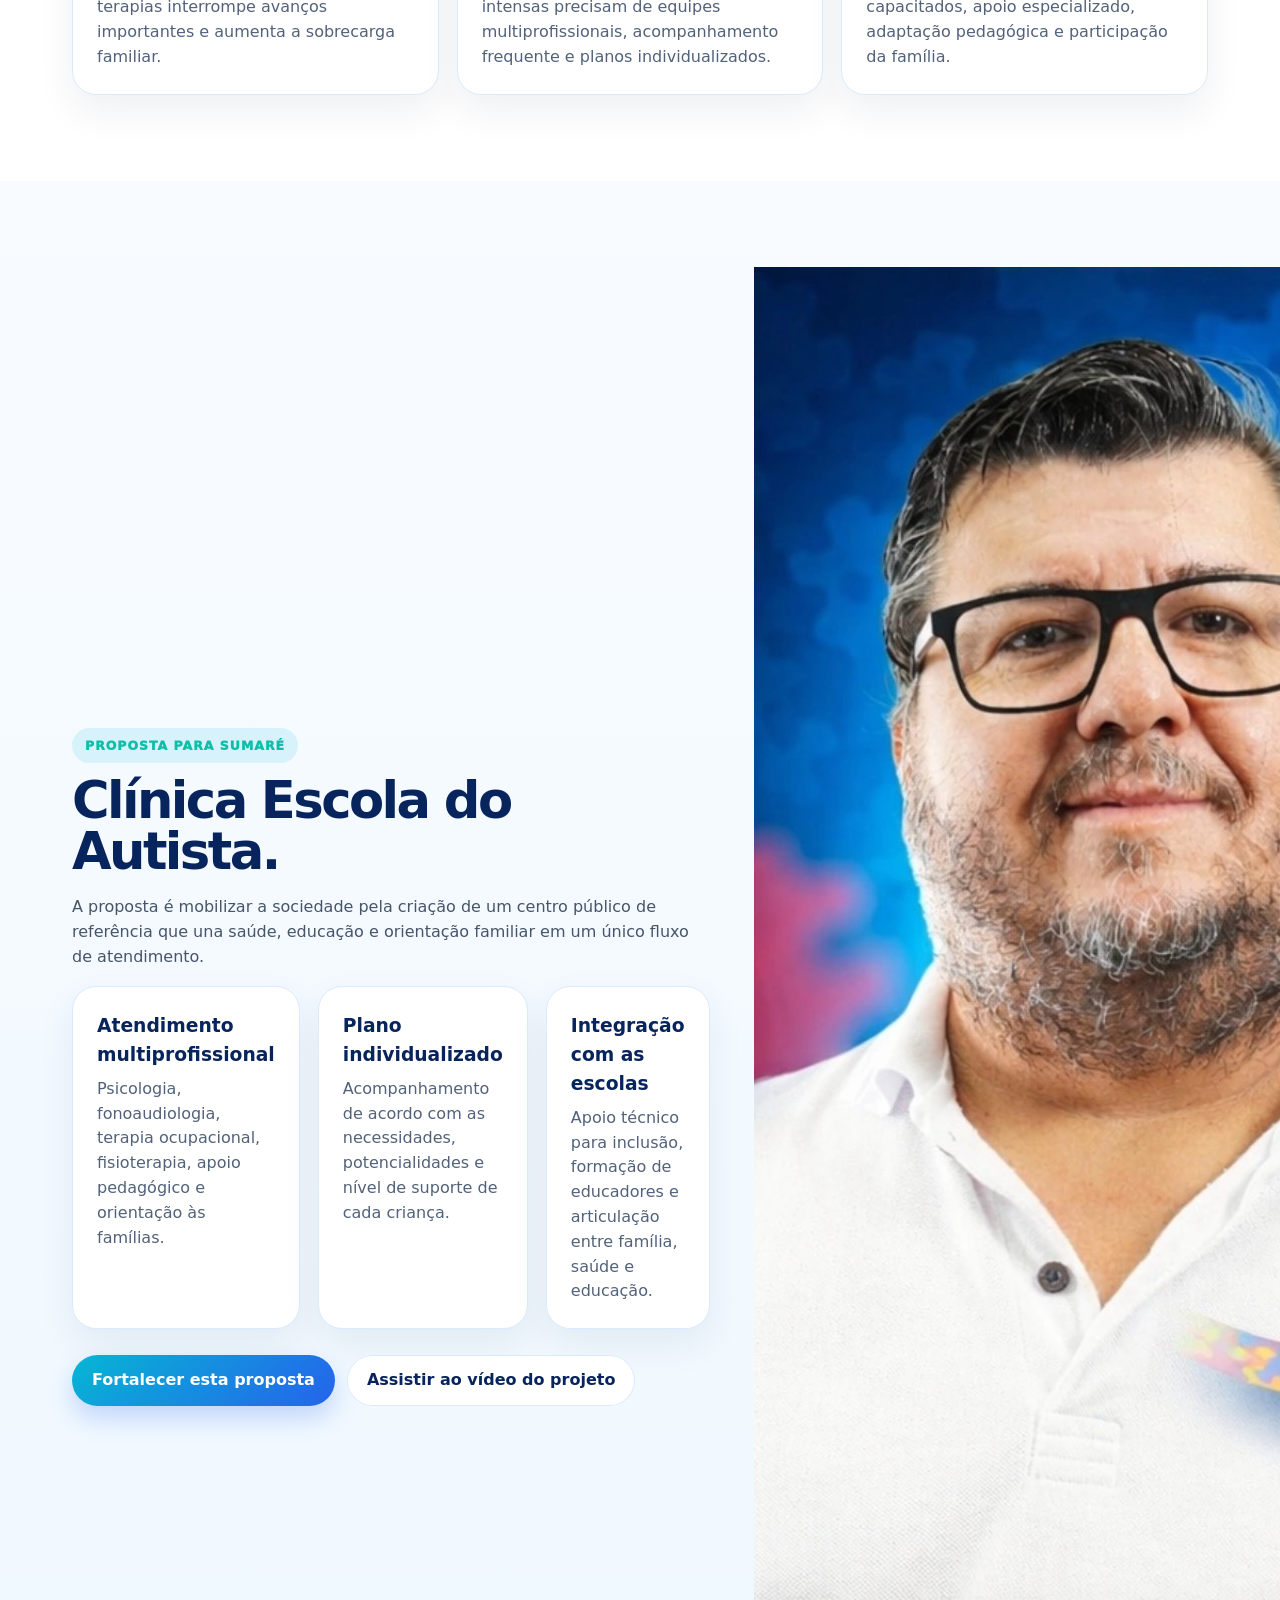
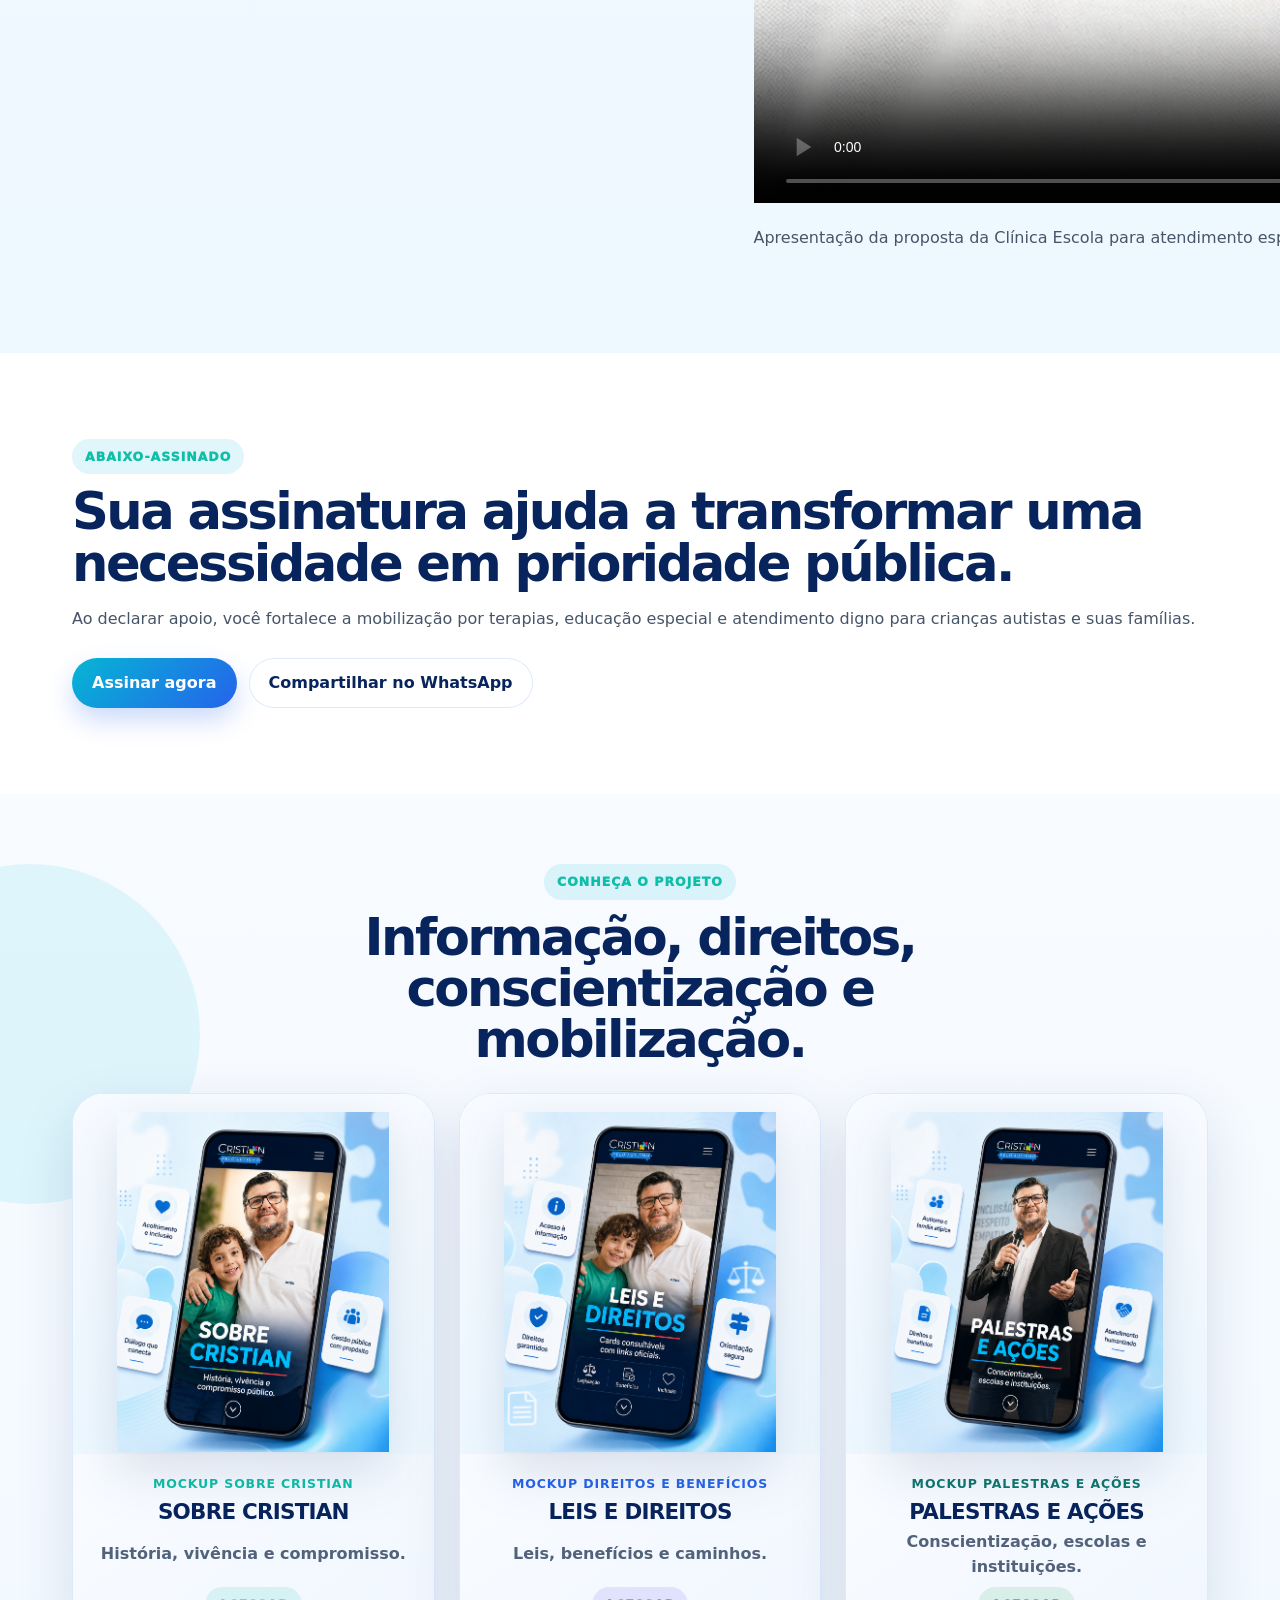
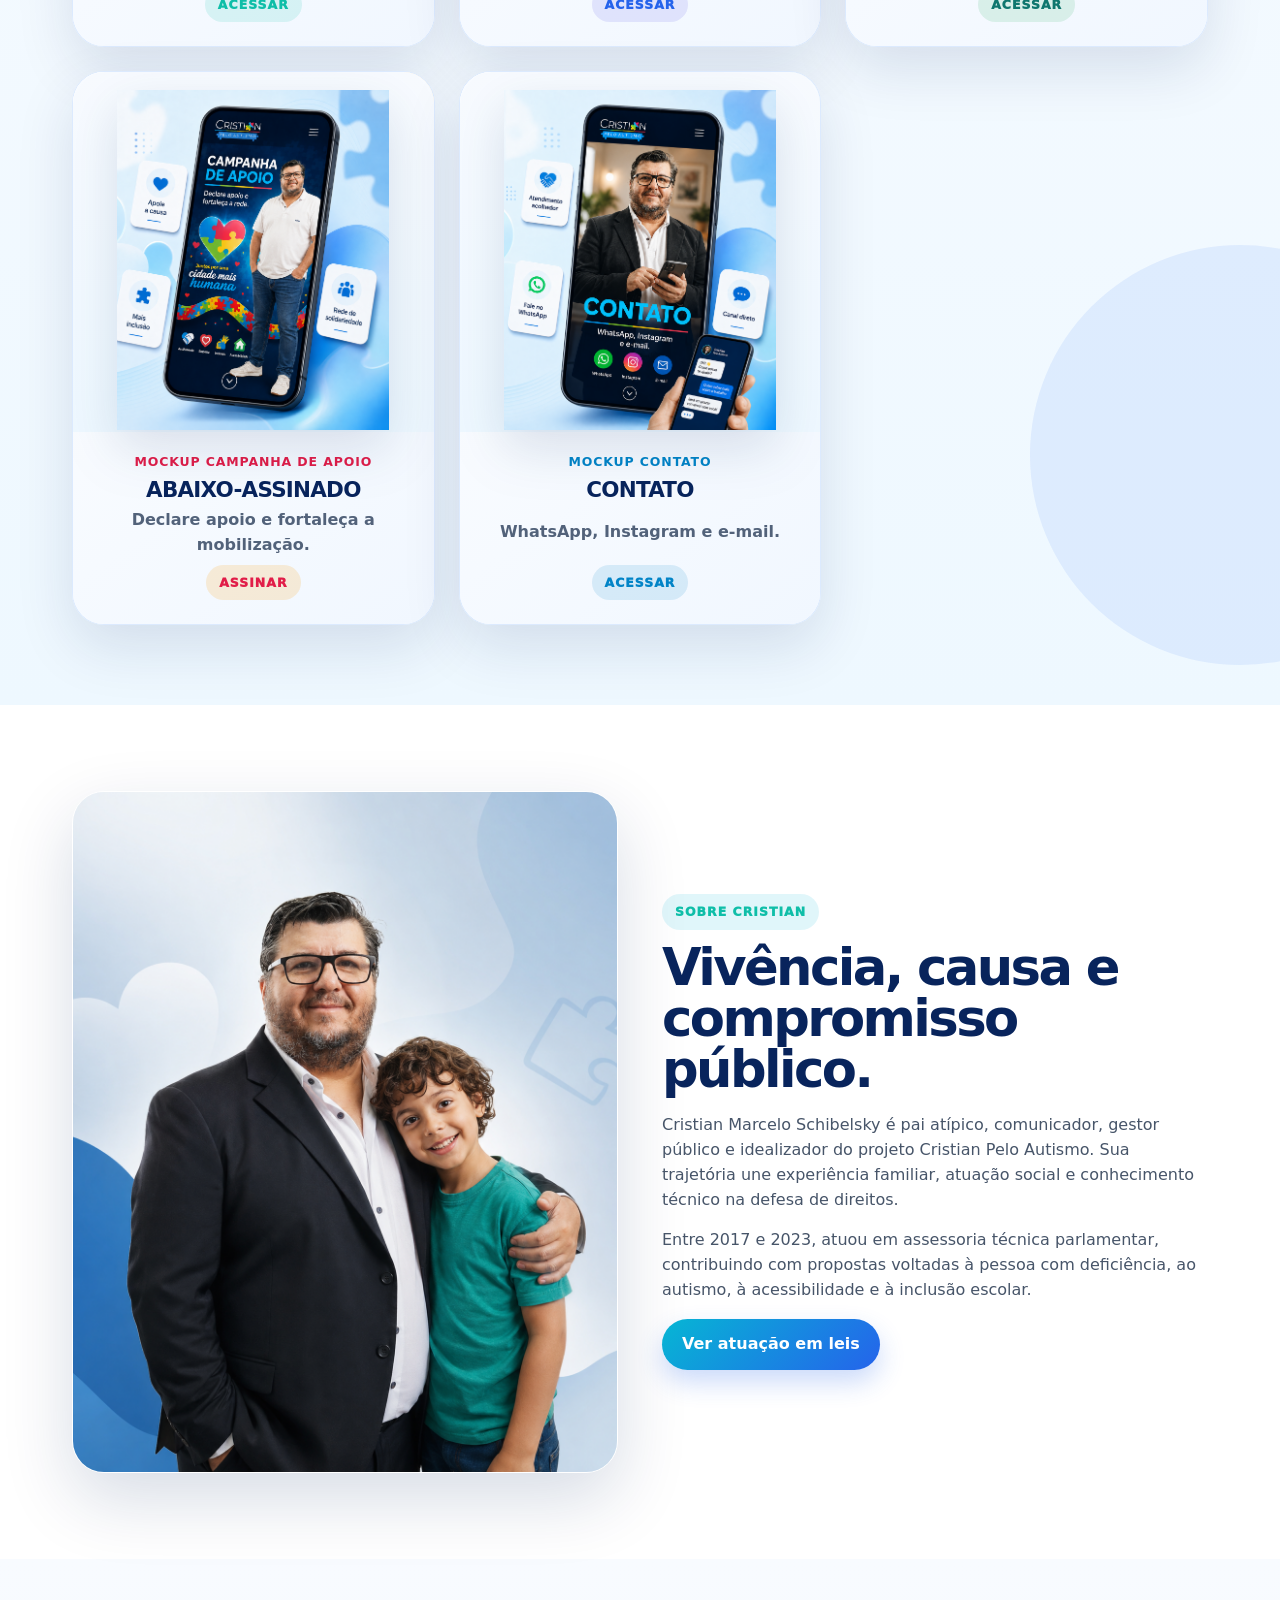
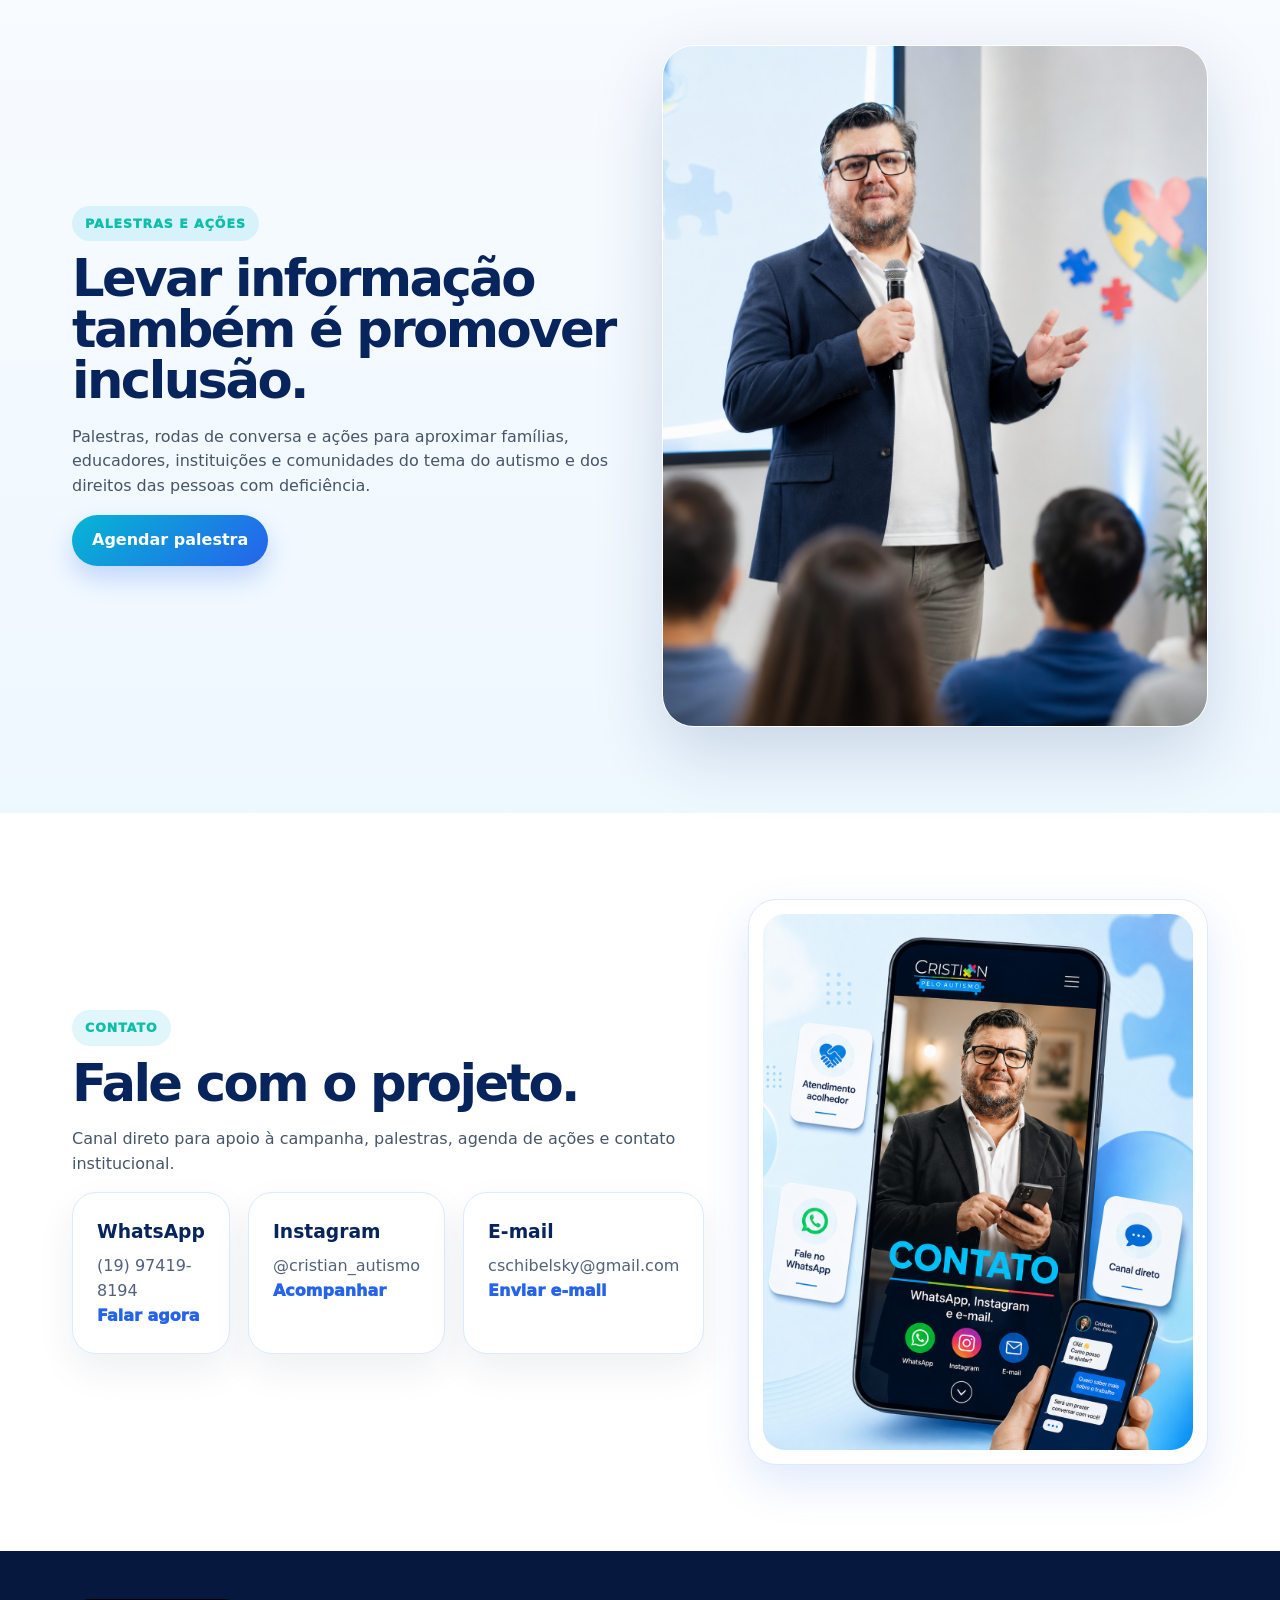
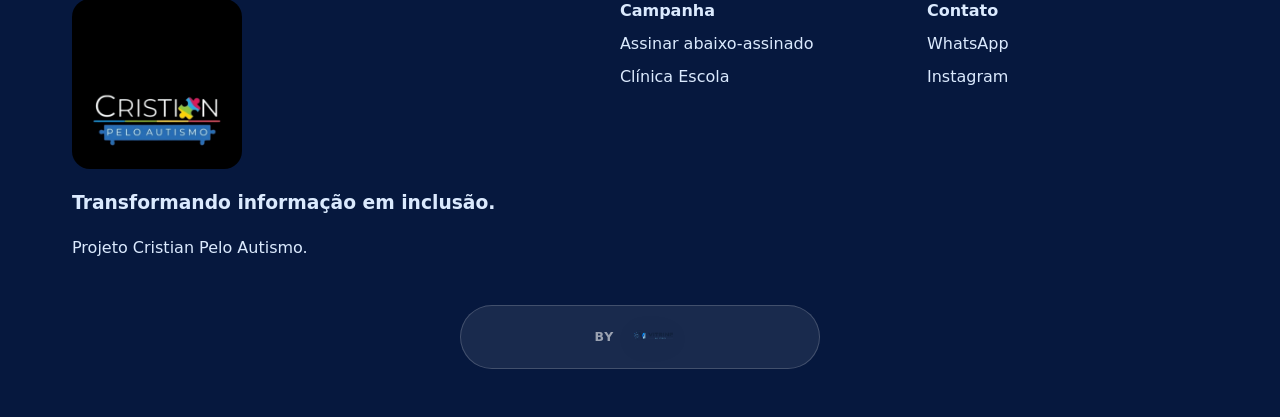
==== commit ad477fe7: "feat: reposiciona home para campanha da Clinica Escola" ====
--- a/index.html
+++ b/index.html
@@ -1,70 +1 @@
-<!doctype html><html lang="pt-BR"><head><meta charset="utf-8"><meta name="viewport" content="width=device-width,initial-scale=1"><title>Cristian Pelo Autismo | Informação, inclusão e respeito</title><meta name="description" content="Cristian Pelo Autismo: informação, acolhimento, direitos, palestras, leis e campanha de apoio às famílias atípicas."><meta property="og:title" content="Cristian Pelo Autismo"><meta property="og:description" content="Mais inclusão, mais respeito. Informação e acolhimento para famílias atípicas."><meta property="og:image" content="assets/img/banner-inclusao.webp"><link rel="stylesheet" href="style.css"></head><body>
-<header class="topbar"><div class="wrap nav"><a class="brand" href="#inicio"><img src="assets/img/logo.webp" alt="Logo Cristian Pelo Autismo"><span>Cristian Pelo Autismo</span></a><nav class="navlinks"><a href="#sobre">Sobre</a><a href="#palestras">Palestras</a><a href="leis-e-direitos/">Leis</a><a href="campanha/">Campanha</a><a href="#contato">Contato</a><a class="btn" href="https://wa.me/5519974198194" target="_blank" rel="noopener">WhatsApp</a></nav><a class="btn hamb" href="https://wa.me/5519974198194" target="_blank" rel="noopener">WhatsApp</a></div></header>
-<main id="inicio">
-<section class="hero"><div class="wrap hero-grid"><div><span class="kicker">Cristian Pelo Autismo</span><h1>Mais inclusão, mais respeito.</h1><p class="lead">O Cristian Pelo Autismo nasce da vivência de Cristian Marcelo Schibelsky como pai do Lucas e da atuação técnica em políticas públicas voltadas ao TEA, à pessoa com deficiência e às famílias atípicas.</p><div class="actions"><a class="btn" href="https://wa.me/5519974198194" target="_blank" rel="noopener">Fale no WhatsApp</a><a class="btn alt" href="#sobre">Conheça a história</a><a class="btn alt" href="campanha/">Declarar apoio</a></div><div class="metrics"><div class="metric"><strong>2017–2023</strong><span>atuação técnica parlamentar</span></div><div class="metric"><strong>TEA</strong><span>direitos, inclusão e acolhimento</span></div><div class="metric"><strong id="homeCounter">0</strong><span>apoios registrados</span></div></div></div><div class="hero-visual hero-visual-clean"><div class="phone-mock"><img src="assets/img/mockup-home.png" alt="Mockup premium do site com Cristian e Lucas"></div></div></div></section>
-<section class="section soft project-mockups" id="areas-projeto">
-  <div class="wrap">
-    <div class="mock-center-grid">
-      <a class="mock-center-card theme-sobre" href="#sobre">
-        <div class="mock-image"><img src="assets/img/mockup-sobre.png" alt="Mockup Sobre Cristian"></div>
-        <div class="mock-content">
-          <small>Mockup Sobre Cristian</small>
-          <h3>SOBRE CRISTIAN</h3>
-          <p>História, vivência e compromisso.</p>
-          <em>Acessar</em>
-        </div>
-      </a>
-      <a class="mock-center-card theme-leis" href="leis-e-direitos/">
-        <div class="mock-image"><img src="assets/img/mockup-direitos.png" alt="Mockup Direitos e Benefícios"></div>
-        <div class="mock-content">
-          <small>Mockup Direitos e Benefícios</small>
-          <h3>LEIS E DIREITOS</h3>
-          <p>Leis, benefícios e caminhos.</p>
-          <em>Acessar</em>
-        </div>
-      </a>
-      <a class="mock-center-card theme-palestras" href="#palestras">
-        <div class="mock-image"><img src="assets/img/mockup-inclusao.png" alt="Mockup Palestras e Ações"></div>
-        <div class="mock-content">
-          <small>Mockup Palestras e Ações</small>
-          <h3>PALESTRAS E AÇÕES</h3>
-          <p>Conscientização, escolas e instituições.</p>
-          <em>Acessar</em>
-        </div>
-      </a>
-      <a class="mock-center-card theme-campanha" href="campanha/">
-        <div class="mock-image"><img src="assets/img/mockup-apoie.png" alt="Mockup Campanha de Apoio"></div>
-        <div class="mock-content">
-          <small>Mockup Campanha de Apoio</small>
-          <h3>CAMPANHA DE APOIO</h3>
-          <p>Declare apoio e fortaleça a rede.</p>
-          <em>Acessar</em>
-        </div>
-      </a>
-      <a class="mock-center-card theme-contato" href="#contato">
-        <div class="mock-image"><img src="assets/img/mockup-contato.png" alt="Mockup Contato"></div>
-        <div class="mock-content">
-          <small>Mockup Contato</small>
-          <h3>CONTATO</h3>
-          <p>WhatsApp, Instagram e e-mail.</p>
-          <em>Acessar</em>
-        </div>
-      </a>
-    </div>
-  </div>
-</section>
-
-<section id="sobre" class="section white"><div class="wrap split"><div class="portrait-card"><img src="assets/img/sobre-cristian-lucas.png" alt="Cristian Marcelo Schibelsky com Lucas"></div><div><span class="kicker">Sobre Cristian</span><h2>Vivência, causa e compromisso público.</h2><p>Cristian Marcelo Schibelsky é pai atípico, comunicador, gestor público e idealizador do projeto Cristian Pelo Autismo. Sua trajetória une experiência familiar, atuação social e conhecimento técnico na defesa de direitos.</p><p>Entre 2017 e 2023, atuou em assessoria técnica parlamentar, contribuindo na construção e acompanhamento de propostas voltadas à pessoa com deficiência, ao autismo, à acessibilidade, à inclusão escolar e à dignidade das famílias.</p><div class="tagline"><span class="tag">Pai do Lucas</span><span class="tag">Gestão pública</span><span class="tag">Defesa de direitos</span><span class="tag">Famílias atípicas</span></div><a class="btn" href="#leis">Ver atuação em leis</a></div></div></section>
-
-<section class="section soft"><div class="wrap split"><div><span class="kicker">Lucas, minha inspiração</span><h2>Tudo começou por ele.</h2><p>Lucas é a inspiração que dá sentido a esta caminhada. A vivência como pai atípico transformou a forma de Cristian enxergar o mundo e reforçou sua missão: levar informação simples, acolhimento e orientação para que nenhuma família se sinta sozinha.</p><p>O projeto não fala apenas sobre autismo. Ele fala sobre respeito, cuidado, direito, dignidade e pertencimento.</p><a class="btn alt" href="campanha/">Apoiar essa causa</a></div><div class="portrait-card"><img src="assets/img/cristian-lucas-real.webp" alt="Cristian e Lucas"></div></div></section>
-
-<section id="palestras" class="section soft"><div class="wrap split"><div><span class="kicker">Palestras e Ações</span><h2>Levar informação também é promover inclusão.</h2><p>Cristian atua em palestras, encontros e ações de conscientização para aproximar famílias, educadores, instituições e comunidades do tema do autismo e dos direitos das pessoas com deficiência.</p><div class="cards" style="grid-template-columns:1fr 1fr;margin:22px 0"><div class="card"><h3>Temas possíveis</h3><p>Autismo e família atípica, inclusão escolar, direitos e benefícios, atendimento humanizado, políticas públicas e conscientização social.</p></div><div class="card"><h3>Formato</h3><p>Palestras, rodas de conversa, encontros com famílias, ações públicas e eventos de conscientização.</p></div></div><a class="btn" href="https://wa.me/5519974198194?text=Olá,%20quero%20agendar%20uma%20palestra%20com%20o%20Cristian%20Pelo%20Autismo" target="_blank" rel="noopener">Agendar palestra</a></div><div class="portrait-card"><img src="assets/img/palestra-cristian-premium.png" alt="Cristian em palestra sobre inclusão"></div></div></section>
-
-<section id="leis" class="section white"><div class="wrap"><span class="kicker">Leis e Direitos</span><h2>Atuação técnica em leis e projetos de 2017 a 2023.</h2><div class="law-grid" style="margin-top:26px" id="lawPreview"></div><div class="actions" style="justify-content:center"><a class="btn" href="leis-e-direitos/">Ver todos os cards</a></div></div></section>
-
-<section class="section soft campaign-link-only"><div class="wrap"><a class="campaign-simple-link" href="campanha/">Acessar campanha de apoio</a></div></section>
-
-<section id="contato" class="section white"><div class="wrap split"><div><span class="kicker">Contato</span><h2>Fale com o projeto.</h2><p>Canal direto para palestras, orientações iniciais, agenda de ações, apoio à causa e contato institucional.</p><div class="cards" style="grid-template-columns:1fr"><div class="card"><h3>WhatsApp</h3><p>(19) 97419-8194</p><a class="law-link" href="https://wa.me/5519974198194" target="_blank" rel="noopener">Falar agora</a></div><div class="card"><h3>Instagram</h3><p>@cristian_autismo</p><a class="law-link" href="https://www.instagram.com/cristian_autismo" target="_blank" rel="noopener">Acompanhar</a></div><div class="card"><h3>E-mail</h3><p>cschibelsky@gmail.com</p><a class="law-link" href="mailto:cschibelsky@gmail.com">Enviar e-mail</a></div></div></div><div class="mock-tile"><img src="assets/img/mockup-contato.png" alt="Mockup contato e atendimento"></div></div></section>
-</main>
-<footer class="footer"><div class="wrap footer-grid"><div><img src="assets/img/logo.webp" alt="Logo" style="width:170px;border-radius:18px;margin-bottom:18px"><h3>Transformando informação em inclusão.</h3><p>Projeto Cristian Pelo Autismo.</p></div><div><strong>Site</strong><a href="#sobre">Sobre</a><a href="leis-e-direitos/">Leis e Direitos</a><a href="campanha/">Campanha</a></div><div><strong>Contato</strong><a href="https://wa.me/5519974198194">WhatsApp</a><a href="https://www.instagram.com/cristian_autismo">Instagram</a><a href="mailto:cschibelsky@gmail.com">E-mail</a></div></div><div class="vitrine-stamp" aria-label="Desenvolvido por Vitrine IA Pro"><span>by</span><img src="assets/img/vitrine-ia-pro-logo-oficial.png" alt="Vitrine IA Pro"></div></footer>
-<script src="script.js"></script></body></html>
+<!doctype html><html lang="pt-BR"><head><meta charset="utf-8"><meta name="viewport" content="width=device-width,initial-scale=1"><title>Cristian Pelo Autismo | Campanha por terapias e educação especial</title><meta name="description" content="Campanha por atendimento digno, terapias e educação especial para crianças autistas, com atenção às necessidades de suporte 2 e 3."><link rel="stylesheet" href="style.css"><link rel="stylesheet" href="campanha-v2.css"></head><body><header class="topbar"><div class="wrap nav"><a class="brand" href="#inicio"><img src="assets/img/logo.webp" alt="Logo Cristian Pelo Autismo"><span>Cristian Pelo Autismo</span></a><nav class="navlinks"><a href="#realidade">A realidade</a><a href="#clinica">Clínica Escola</a><a href="#areas-projeto">Projeto</a><a href="campanha/">Abaixo-assinado</a><a class="btn" href="campanha/">Eu apoio</a></nav><a class="btn hamb" href="campanha/">Eu apoio</a></div></header><main id="inicio"><section class="hero campaign-home-hero"><div class="wrap hero-grid"><div><span class="kicker">Campanha Cristian Pelo Autismo</span><h1>Terapia e educação especial não podem esperar.</h1><p class="lead">Famílias de crianças autistas enfrentam filas, falta de profissionais, atendimento insuficiente e dificuldades para garantir inclusão escolar. Para crianças com níveis de suporte 2 e 3, a ausência de acompanhamento contínuo pode comprometer comunicação, autonomia, aprendizagem e qualidade de vida.</p><div class="actions"><a class="btn" href="campanha/">Assinar o abaixo-assinado</a><a class="btn alt" href="#clinica">Conhecer a Clínica Escola</a></div><div class="metrics"><div class="metric"><strong id="homeCounter">0</strong><span>apoios registrados</span></div><div class="metric"><strong>Suporte 2 e 3</strong><span>prioridade no atendimento contínuo</span></div><div class="metric"><strong>Sumaré</strong><span>mobilização por uma Clínica Escola</span></div></div></div><div class="hero-visual hero-visual-clean"><div class="phone-mock"><img src="assets/img/mockup-home.png" alt="Mockup do projeto Cristian Pelo Autismo"></div></div></div></section><section id="realidade" class="section white"><div class="wrap"><div class="section-head"><span class="kicker">Uma urgência real</span><h2>Quando a terapia não chega, a família inteira sofre.</h2><p>Crianças autistas precisam de atendimento individualizado, continuidade terapêutica e apoio educacional compatível com suas necessidades. Porém, muitas famílias encontram serviços fragmentados, poucas vagas e longos períodos de espera.</p></div><div class="cards campaign-issue-cards"><div class="card"><h3>Filas e falta de vagas</h3><p>A demora para iniciar ou manter terapias interrompe avanços importantes e aumenta a sobrecarga familiar.</p></div><div class="card"><h3>Suporte 2 e 3</h3><p>Crianças com necessidades mais intensas precisam de equipes multiprofissionais, acompanhamento frequente e planos individualizados.</p></div><div class="card"><h3>Educação especial</h3><p>Inclusão escolar exige profissionais capacitados, apoio especializado, adaptação pedagógica e participação da família.</p></div></div></div></section><section id="clinica" class="section soft clinic-school"><div class="wrap split"><div><span class="kicker">Proposta para Sumaré</span><h2>Clínica Escola do Autista.</h2><p>A proposta é mobilizar a sociedade pela criação de um centro público de referência que una saúde, educação e orientação familiar em um único fluxo de atendimento.</p><div class="cards clinic-benefits"><div class="card"><h3>Atendimento multiprofissional</h3><p>Psicologia, fonoaudiologia, terapia ocupacional, fisioterapia, apoio pedagógico e orientação às famílias.</p></div><div class="card"><h3>Plano individualizado</h3><p>Acompanhamento de acordo com as necessidades, potencialidades e nível de suporte de cada criança.</p></div><div class="card"><h3>Integração com as escolas</h3><p>Apoio técnico para inclusão, formação de educadores e articulação entre família, saúde e educação.</p></div></div><div class="actions"><a class="btn" href="campanha/">Fortalecer esta proposta</a><a class="btn alt" href="assets/video/centro-tea.mp4">Assistir ao vídeo do projeto</a></div></div><div class="project-video-card"><video controls preload="metadata" poster="assets/img/campanha-banner-oficial.webp"><source src="assets/video/centro-tea.mp4" type="video/mp4">Seu navegador não consegue reproduzir o vídeo.</video><p>Apresentação da proposta da Clínica Escola para atendimento especializado em Sumaré.</p></div></div></section><section class="section white campaign-cta"><div class="wrap campaign-cta-box"><div><span class="kicker">Abaixo-assinado</span><h2>Sua assinatura ajuda a transformar uma necessidade em prioridade pública.</h2><p>Ao declarar apoio, você fortalece a mobilização por terapias, educação especial e atendimento digno para crianças autistas e suas famílias.</p></div><div class="actions"><a class="btn" href="campanha/">Assinar agora</a><a class="btn alt" href="https://wa.me/?text=Eu%20apoio%20a%20campanha%20por%20terapias%2C%20educa%C3%A7%C3%A3o%20especial%20e%20uma%20Cl%C3%ADnica%20Escola%20do%20Autista%20em%20Sumar%C3%A9.%20https%3A%2F%2Fcristianautismo.com.br%2Fcampanha%2F" target="_blank" rel="noopener">Compartilhar no WhatsApp</a></div></div></section><section class="section soft project-mockups" id="areas-projeto"><div class="wrap"><div class="section-head"><span class="kicker">Conheça o projeto</span><h2>Informação, direitos, conscientização e mobilização.</h2></div><div class="mock-center-grid"><a class="mock-center-card theme-sobre" href="#sobre"><div class="mock-image"><img src="assets/img/mockup-sobre.png" alt="Mockup Sobre Cristian"></div><div class="mock-content"><small>Mockup Sobre Cristian</small><h3>SOBRE CRISTIAN</h3><p>História, vivência e compromisso.</p><em>Acessar</em></div></a><a class="mock-center-card theme-leis" href="leis-e-direitos/"><div class="mock-image"><img src="assets/img/mockup-direitos.png" alt="Mockup Direitos e Benefícios"></div><div class="mock-content"><small>Mockup Direitos e Benefícios</small><h3>LEIS E DIREITOS</h3><p>Leis, benefícios e caminhos.</p><em>Acessar</em></div></a><a class="mock-center-card theme-palestras" href="#palestras"><div class="mock-image"><img src="assets/img/mockup-inclusao.png" alt="Mockup Palestras e Ações"></div><div class="mock-content"><small>Mockup Palestras e Ações</small><h3>PALESTRAS E AÇÕES</h3><p>Conscientização, escolas e instituições.</p><em>Acessar</em></div></a><a class="mock-center-card theme-campanha" href="campanha/"><div class="mock-image"><img src="assets/img/mockup-apoie.png" alt="Mockup Campanha de Apoio"></div><div class="mock-content"><small>Mockup Campanha de Apoio</small><h3>ABAIXO-ASSINADO</h3><p>Declare apoio e fortaleça a mobilização.</p><em>Assinar</em></div></a><a class="mock-center-card theme-contato" href="#contato"><div class="mock-image"><img src="assets/img/mockup-contato.png" alt="Mockup Contato"></div><div class="mock-content"><small>Mockup Contato</small><h3>CONTATO</h3><p>WhatsApp, Instagram e e-mail.</p><em>Acessar</em></div></a></div></div></section><section id="sobre" class="section white"><div class="wrap split"><div class="portrait-card"><img src="assets/img/sobre-cristian-lucas.png" alt="Cristian Marcelo Schibelsky com Lucas"></div><div><span class="kicker">Sobre Cristian</span><h2>Vivência, causa e compromisso público.</h2><p>Cristian Marcelo Schibelsky é pai atípico, comunicador, gestor público e idealizador do projeto Cristian Pelo Autismo. Sua trajetória une experiência familiar, atuação social e conhecimento técnico na defesa de direitos.</p><p>Entre 2017 e 2023, atuou em assessoria técnica parlamentar, contribuindo com propostas voltadas à pessoa com deficiência, ao autismo, à acessibilidade e à inclusão escolar.</p><a class="btn" href="leis-e-direitos/">Ver atuação em leis</a></div></div></section><section id="palestras" class="section soft"><div class="wrap split"><div><span class="kicker">Palestras e ações</span><h2>Levar informação também é promover inclusão.</h2><p>Palestras, rodas de conversa e ações para aproximar famílias, educadores, instituições e comunidades do tema do autismo e dos direitos das pessoas com deficiência.</p><a class="btn" href="https://wa.me/5519974198194?text=Ol%C3%A1%2C%20quero%20agendar%20uma%20palestra" target="_blank" rel="noopener">Agendar palestra</a></div><div class="portrait-card"><img src="assets/img/palestra-cristian-premium.png" alt="Cristian em palestra sobre inclusão"></div></div></section><section id="contato" class="section white"><div class="wrap split"><div><span class="kicker">Contato</span><h2>Fale com o projeto.</h2><p>Canal direto para apoio à campanha, palestras, agenda de ações e contato institucional.</p><div class="cards contact-cards"><div class="card"><h3>WhatsApp</h3><p>(19) 97419-8194</p><a class="law-link" href="https://wa.me/5519974198194" target="_blank" rel="noopener">Falar agora</a></div><div class="card"><h3>Instagram</h3><p>@cristian_autismo</p><a class="law-link" href="https://www.instagram.com/cristian_autismo" target="_blank" rel="noopener">Acompanhar</a></div><div class="card"><h3>E-mail</h3><p>cschibelsky@gmail.com</p><a class="law-link" href="mailto:cschibelsky@gmail.com">Enviar e-mail</a></div></div></div><div class="mock-tile"><img src="assets/img/mockup-contato.png" alt="Mockup contato e atendimento"></div></div></section></main><footer class="footer"><div class="wrap footer-grid"><div><img src="assets/img/logo.webp" alt="Logo" style="width:170px;border-radius:18px;margin-bottom:18px"><h3>Transformando informação em inclusão.</h3><p>Projeto Cristian Pelo Autismo.</p></div><div><strong>Campanha</strong><a href="campanha/">Assinar abaixo-assinado</a><a href="#clinica">Clínica Escola</a></div><div><strong>Contato</strong><a href="https://wa.me/5519974198194">WhatsApp</a><a href="https://www.instagram.com/cristian_autismo">Instagram</a></div></div><div class="vitrine-stamp"><span>by</span><img src="assets/img/vitrine-ia-pro-logo-oficial.png" alt="Vitrine IA Pro"></div></footer><script src="script.js"></script></body></html>
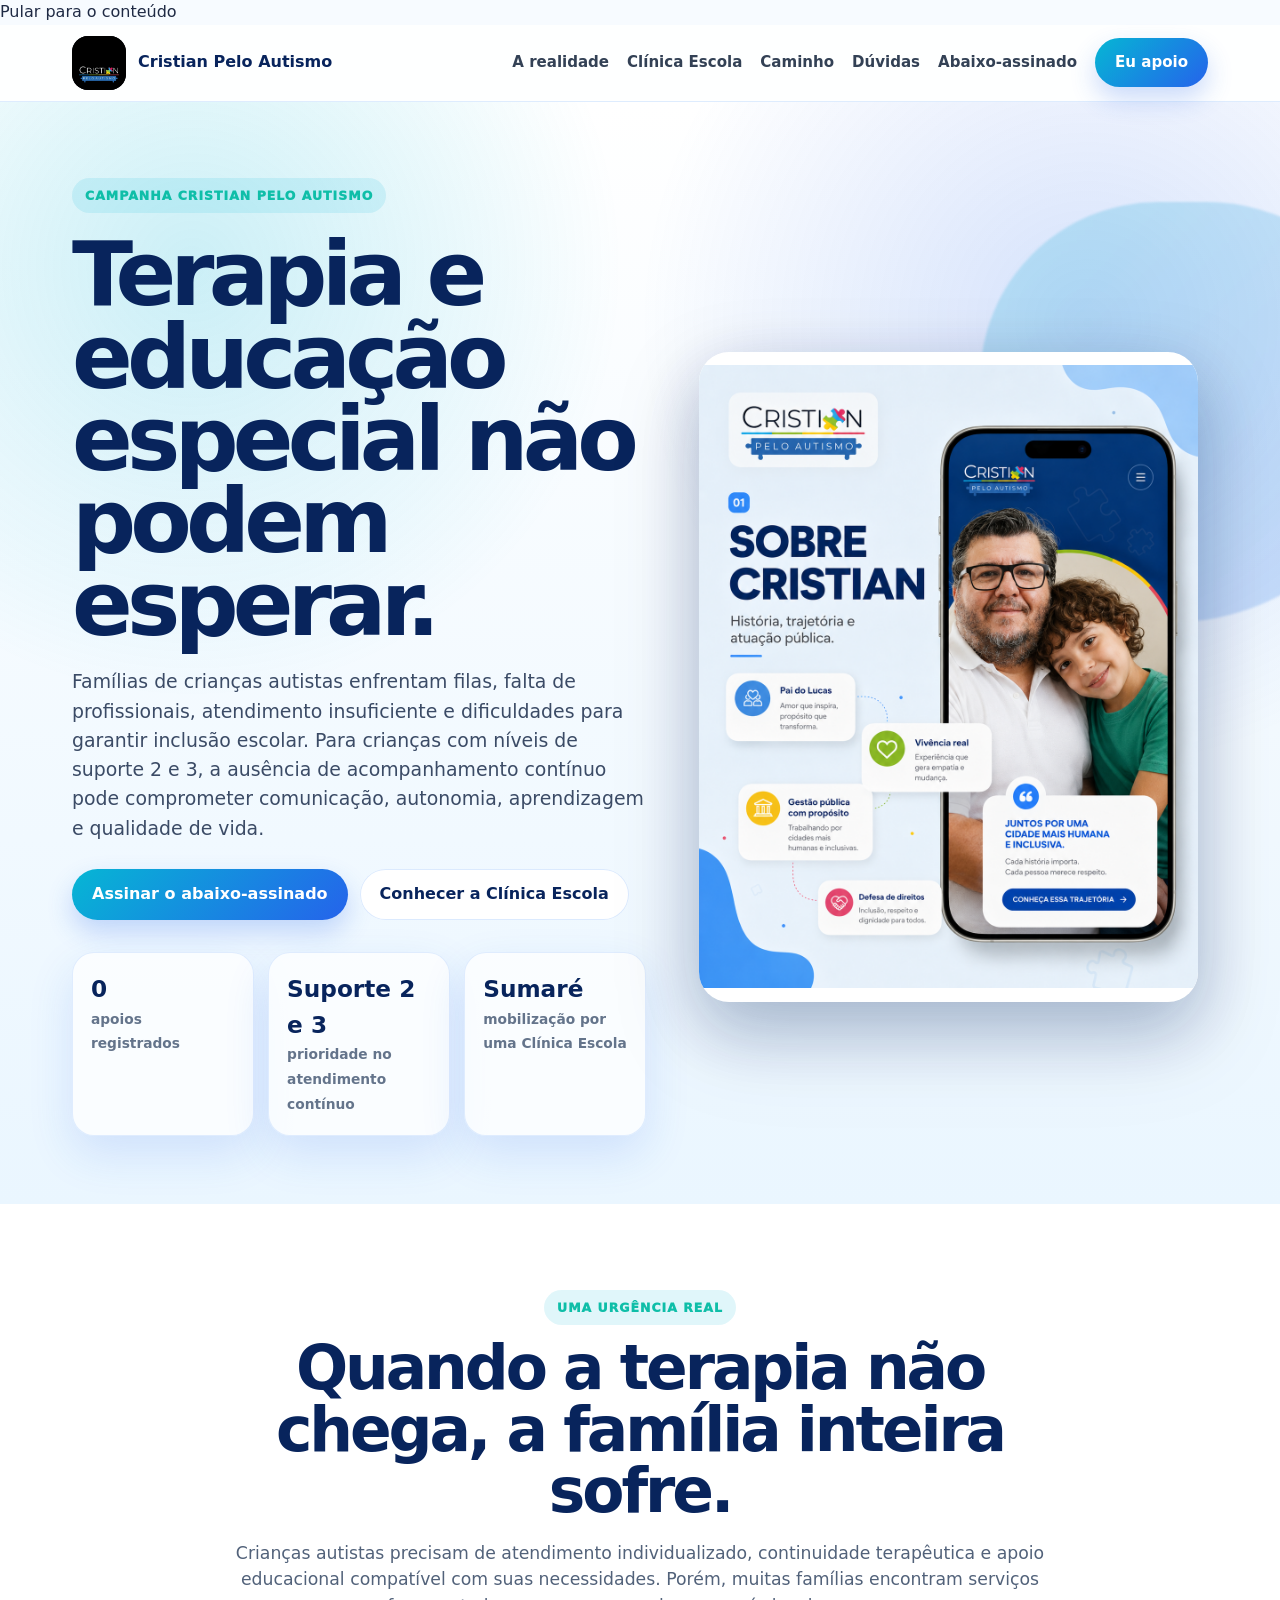
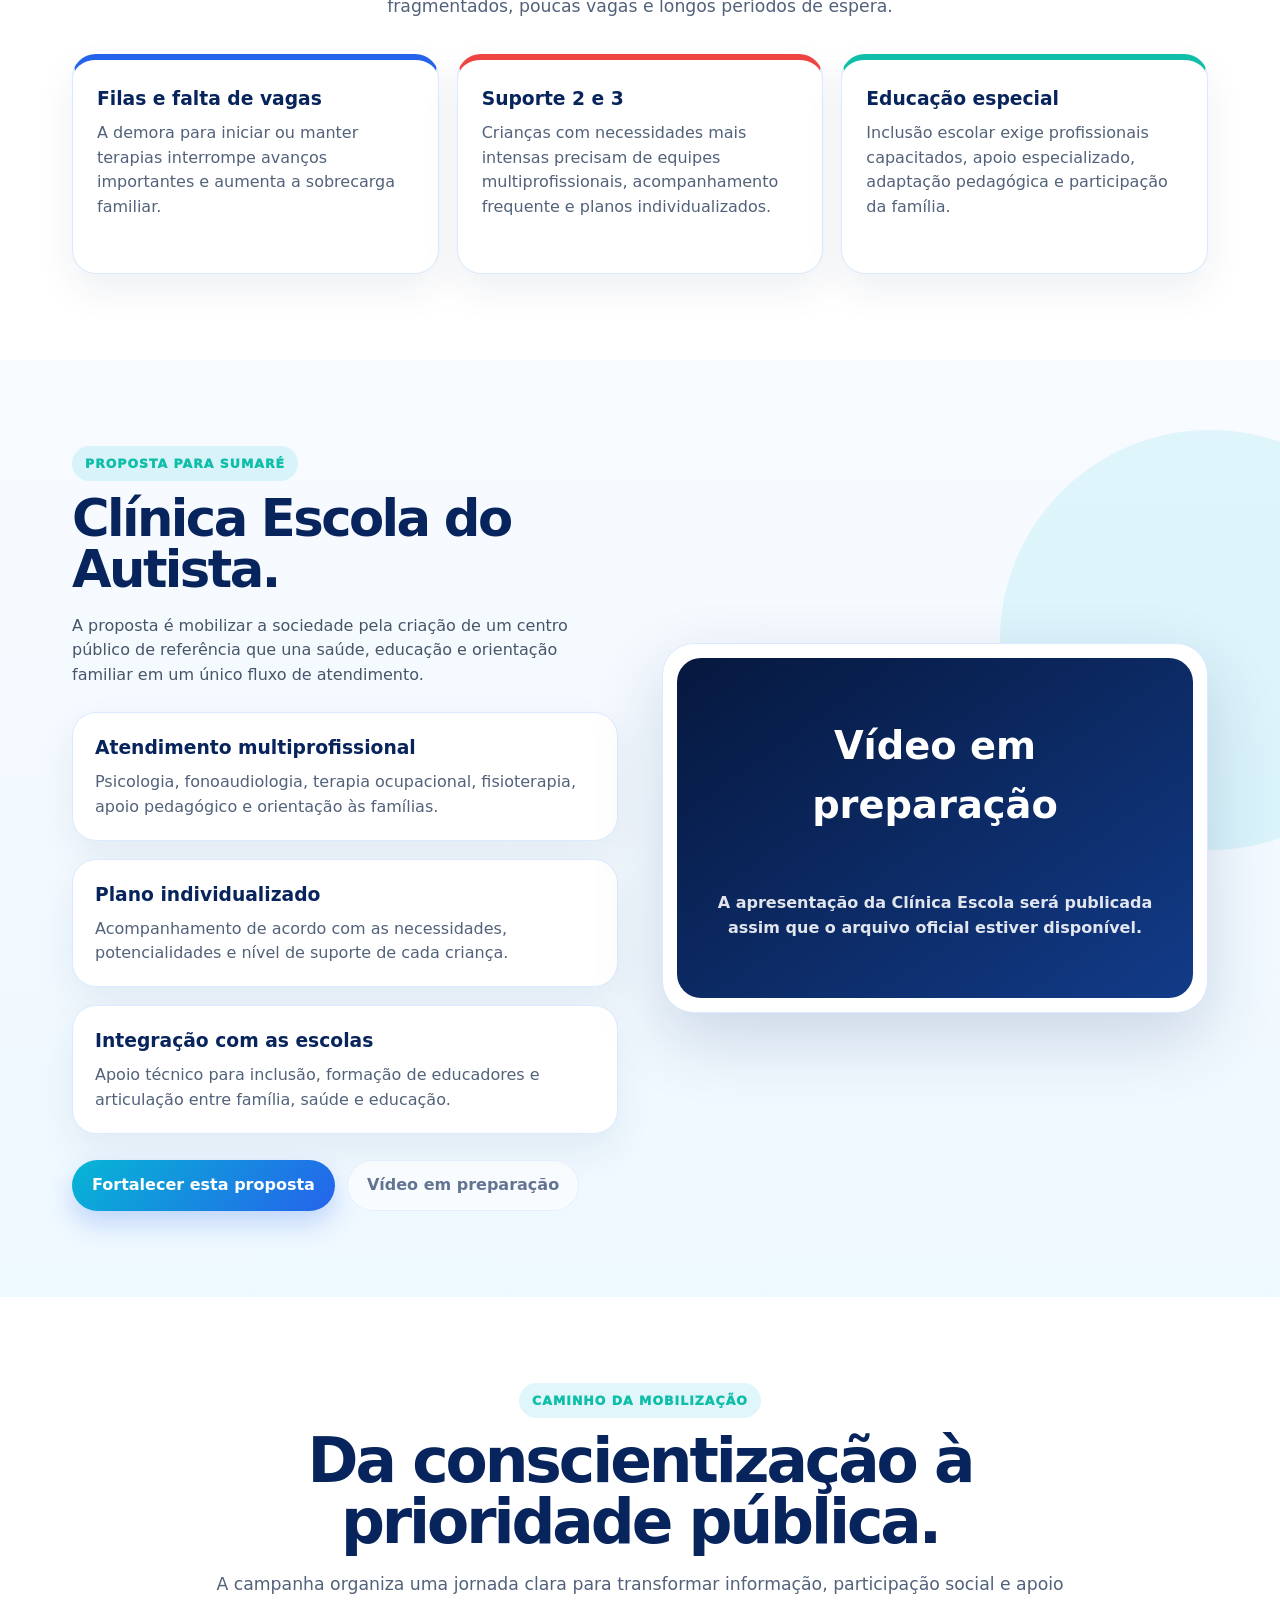
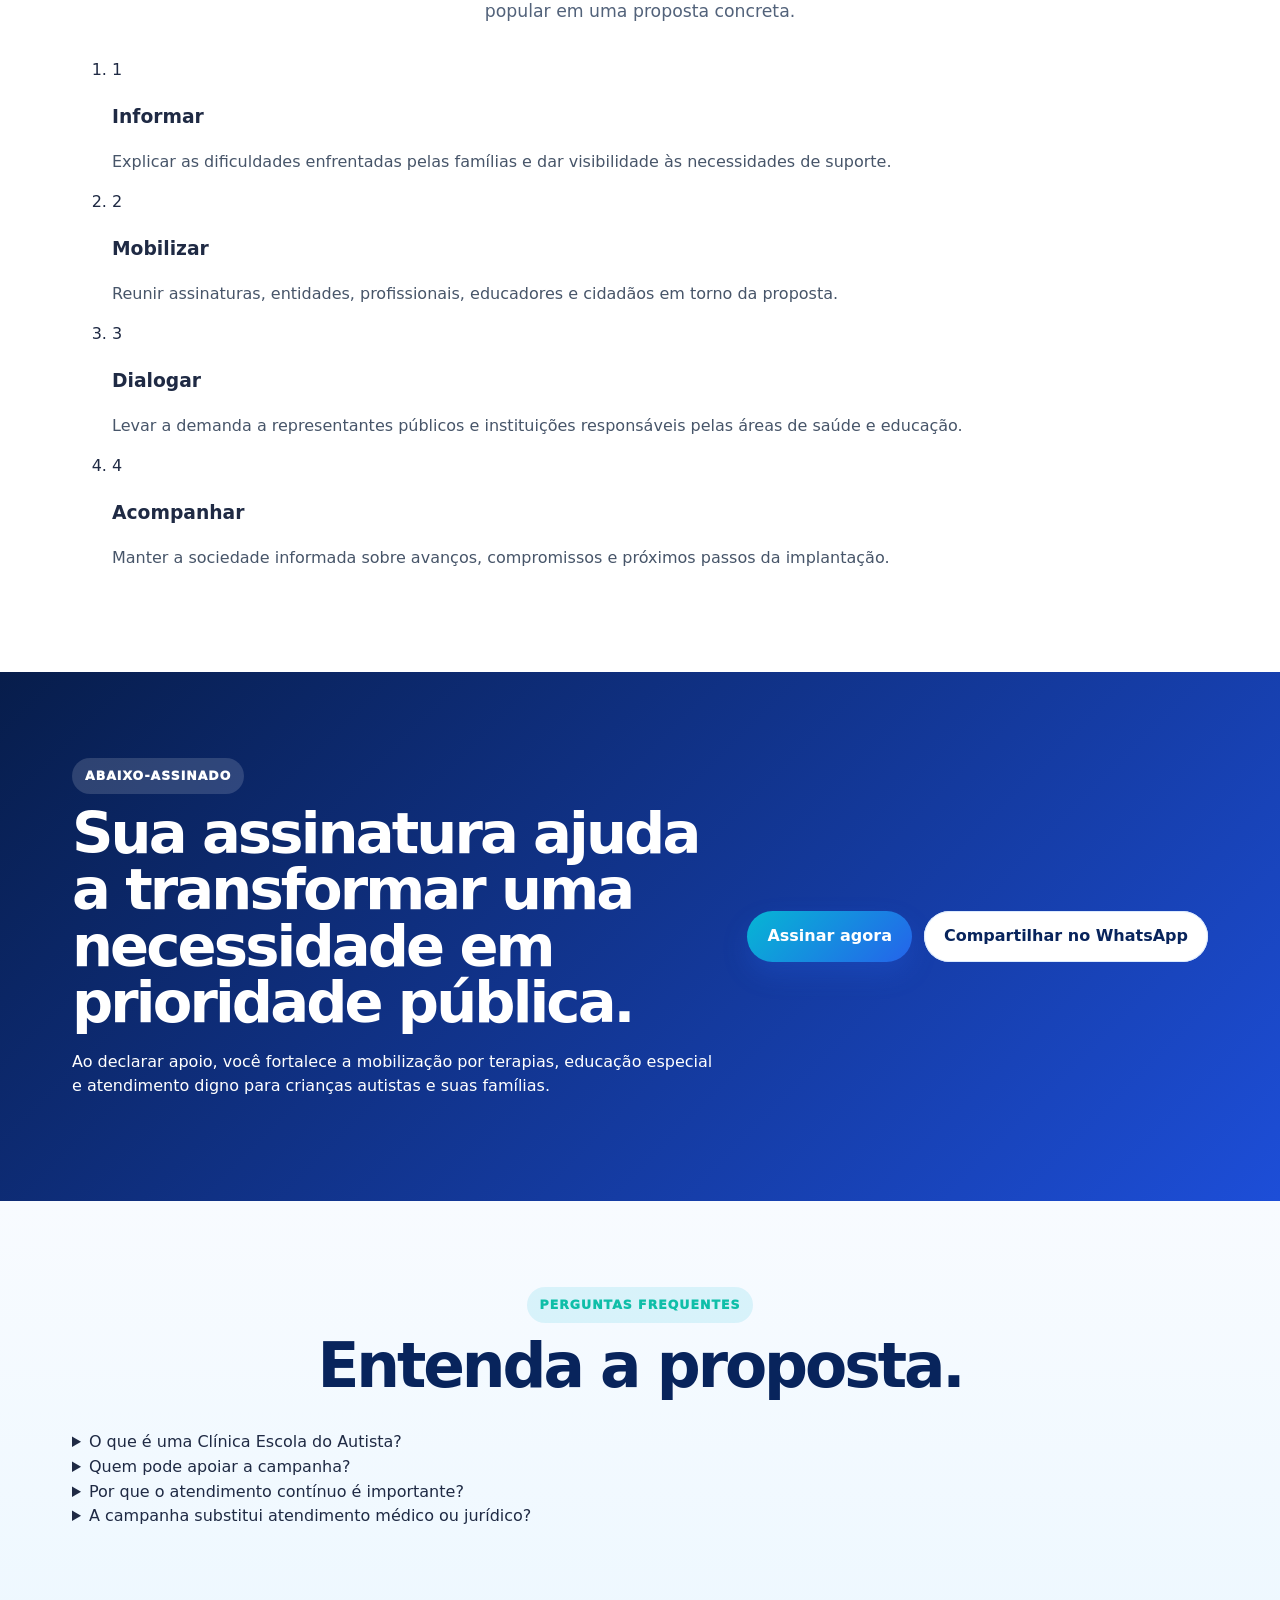
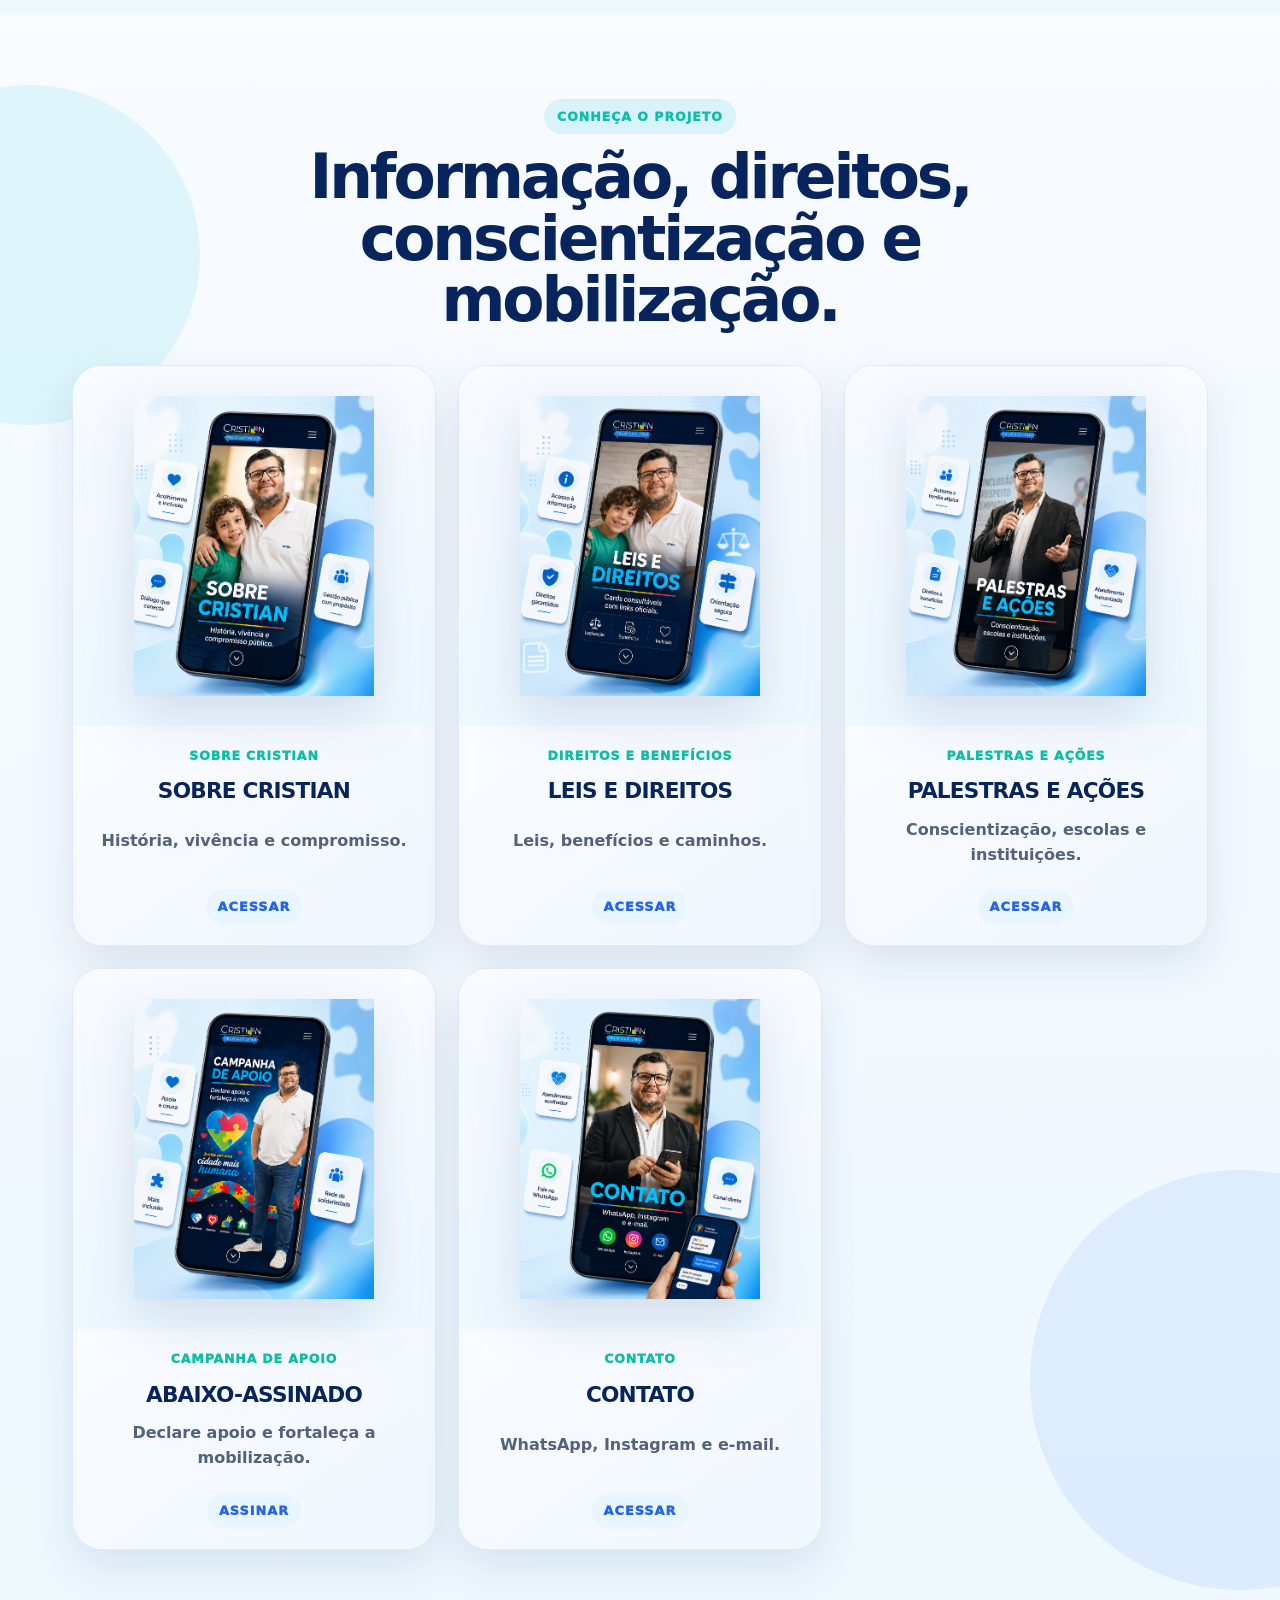
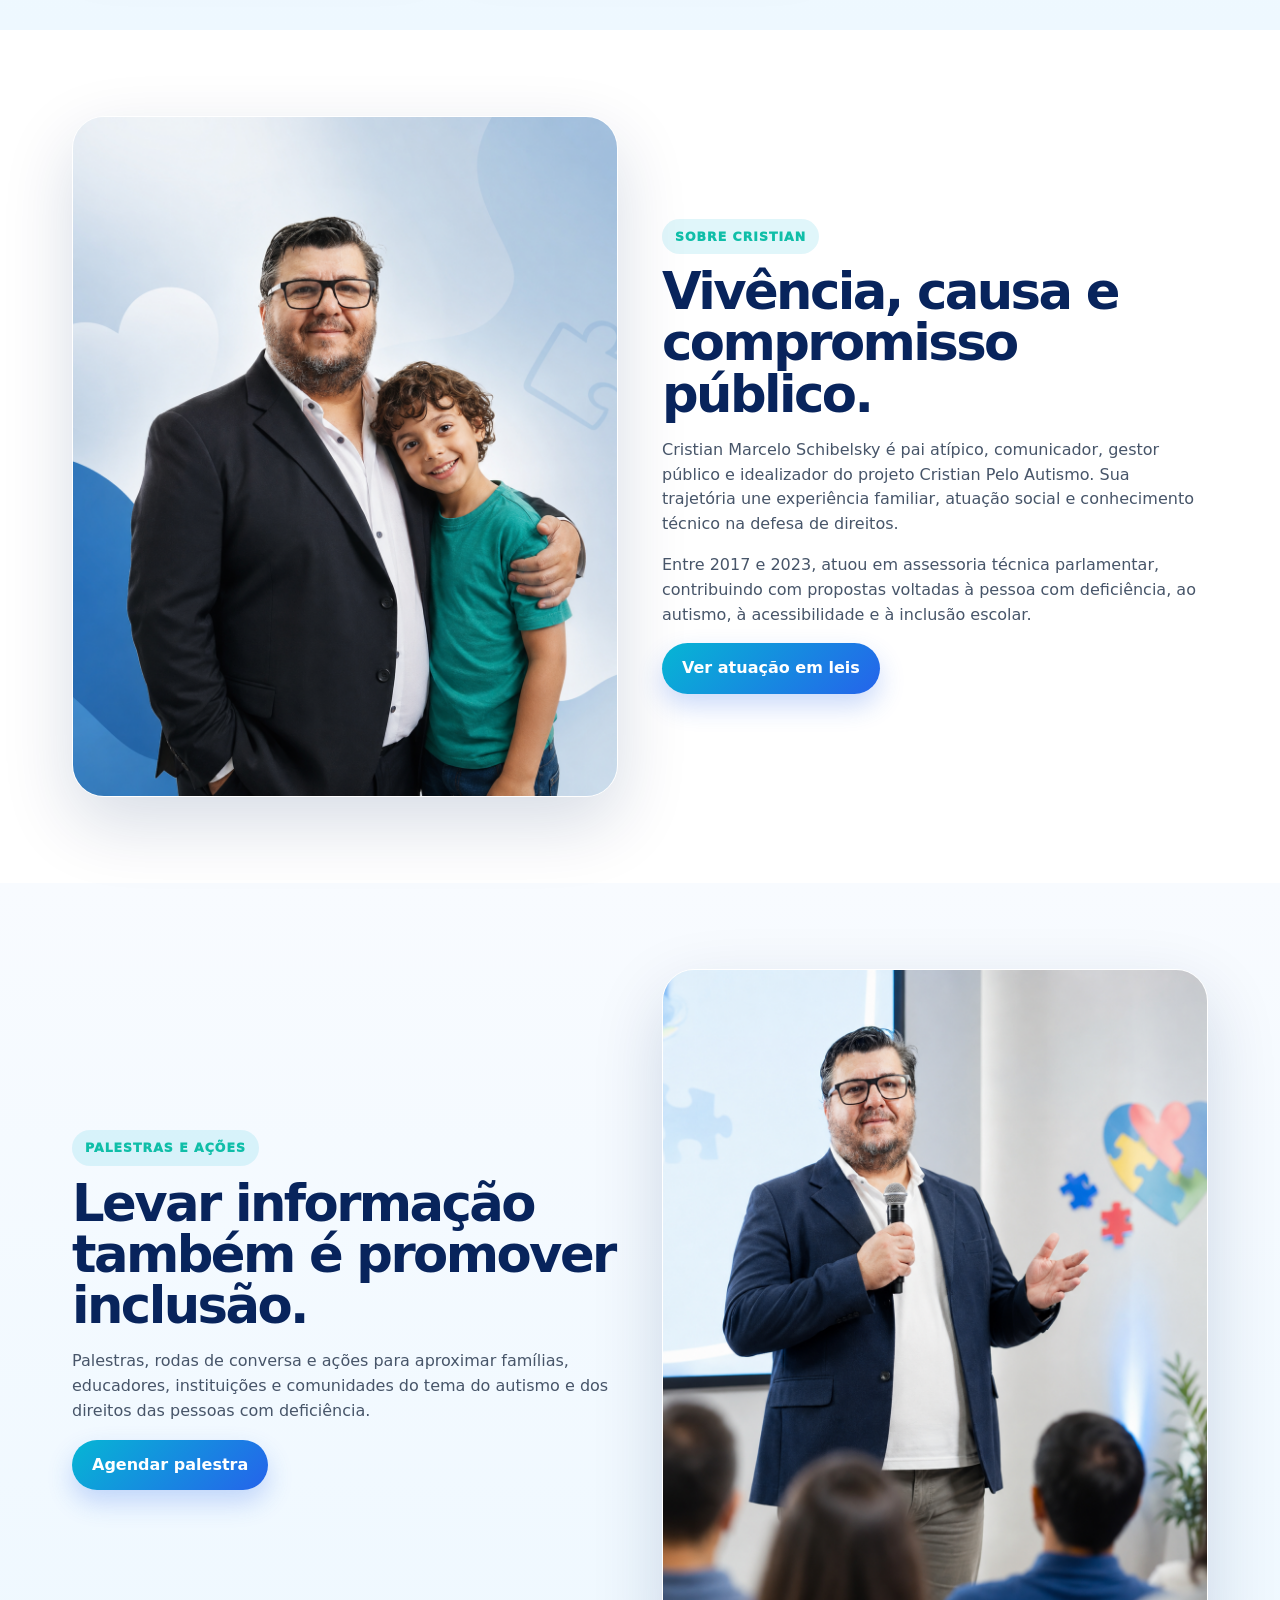
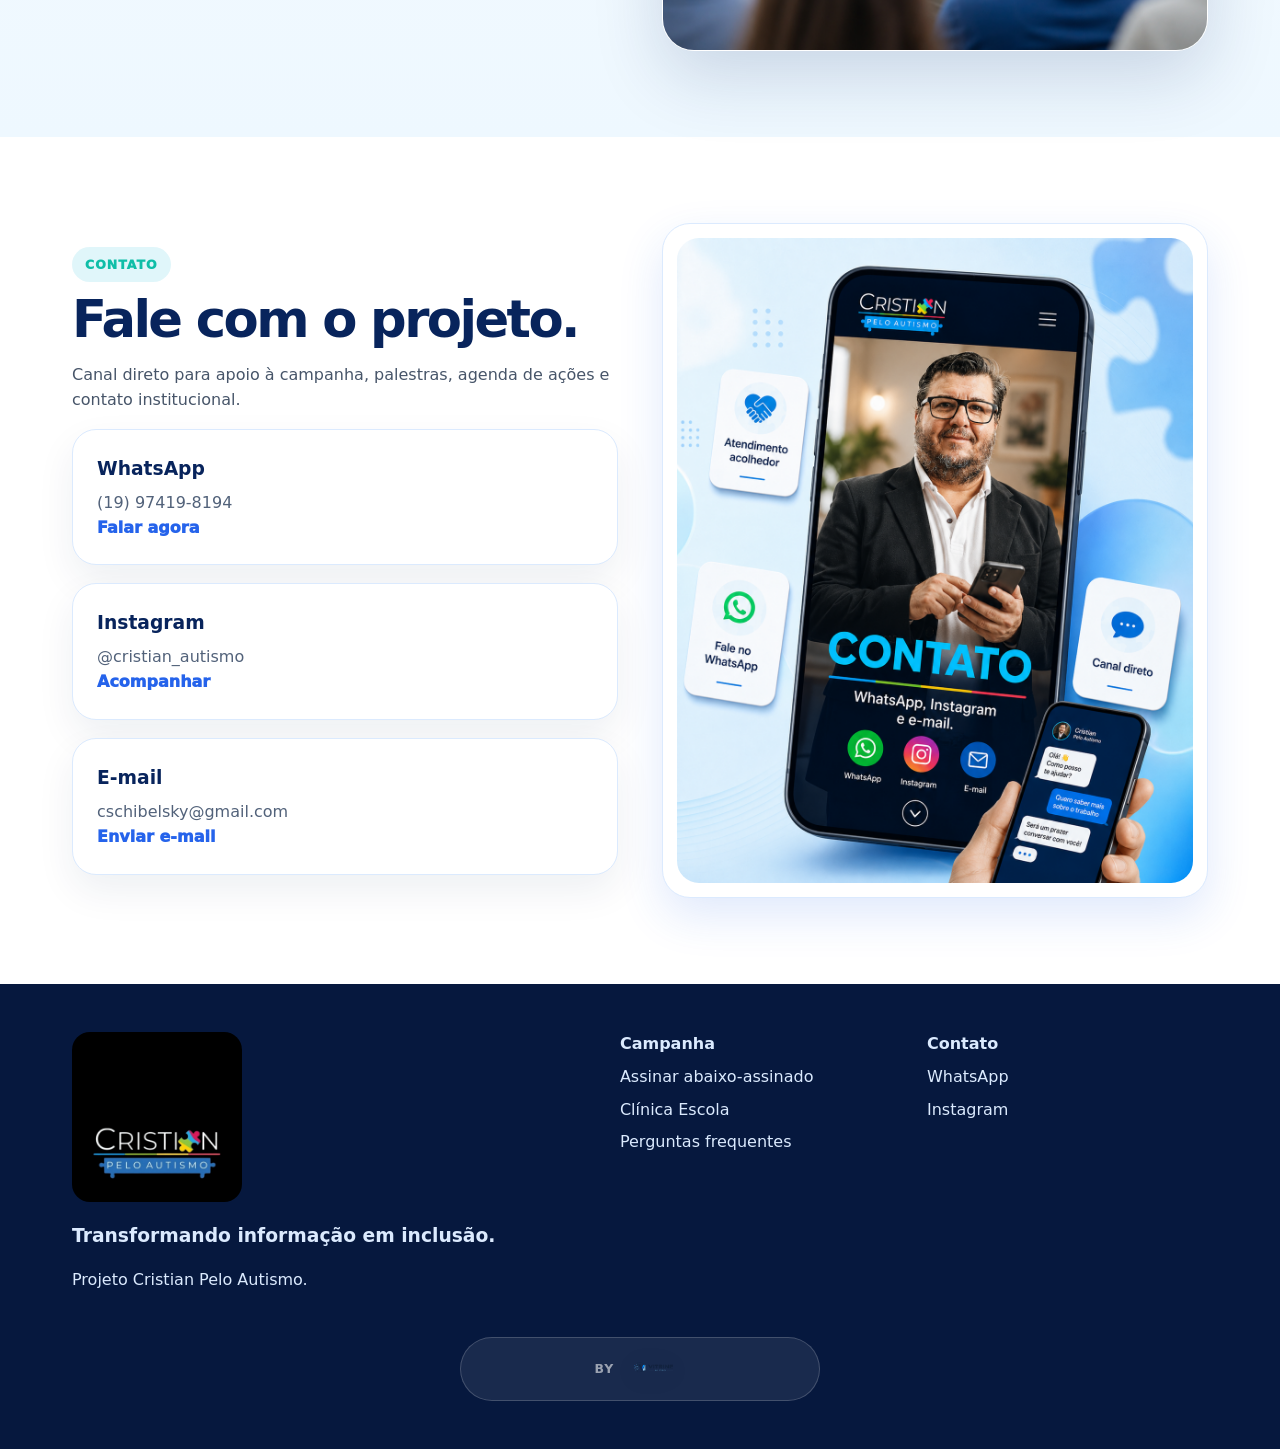
==== commit fb14206a: "feat: adicionar timeline, FAQ e SEO estruturado à campanha" ====
--- a/index.html
+++ b/index.html
@@ -1 +1,225 @@
-<!doctype html><html lang="pt-BR"><head><meta charset="utf-8"><meta name="viewport" content="width=device-width,initial-scale=1"><title>Cristian Pelo Autismo | Campanha por terapias e educação especial</title><meta name="description" content="Campanha por atendimento digno, terapias e educação especial para crianças autistas, com atenção às necessidades de suporte 2 e 3."><link rel="stylesheet" href="style.css"><link rel="stylesheet" href="campanha-v2.css"></head><body><header class="topbar"><div class="wrap nav"><a class="brand" href="#inicio"><img src="assets/img/logo.webp" alt="Logo Cristian Pelo Autismo"><span>Cristian Pelo Autismo</span></a><nav class="navlinks"><a href="#realidade">A realidade</a><a href="#clinica">Clínica Escola</a><a href="#areas-projeto">Projeto</a><a href="campanha/">Abaixo-assinado</a><a class="btn" href="campanha/">Eu apoio</a></nav><a class="btn hamb" href="campanha/">Eu apoio</a></div></header><main id="inicio"><section class="hero campaign-home-hero"><div class="wrap hero-grid"><div><span class="kicker">Campanha Cristian Pelo Autismo</span><h1>Terapia e educação especial não podem esperar.</h1><p class="lead">Famílias de crianças autistas enfrentam filas, falta de profissionais, atendimento insuficiente e dificuldades para garantir inclusão escolar. Para crianças com níveis de suporte 2 e 3, a ausência de acompanhamento contínuo pode comprometer comunicação, autonomia, aprendizagem e qualidade de vida.</p><div class="actions"><a class="btn" href="campanha/">Assinar o abaixo-assinado</a><a class="btn alt" href="#clinica">Conhecer a Clínica Escola</a></div><div class="metrics"><div class="metric"><strong id="homeCounter">0</strong><span>apoios registrados</span></div><div class="metric"><strong>Suporte 2 e 3</strong><span>prioridade no atendimento contínuo</span></div><div class="metric"><strong>Sumaré</strong><span>mobilização por uma Clínica Escola</span></div></div></div><div class="hero-visual hero-visual-clean"><div class="phone-mock"><img src="assets/img/mockup-home.png" alt="Mockup do projeto Cristian Pelo Autismo"></div></div></div></section><section id="realidade" class="section white"><div class="wrap"><div class="section-head"><span class="kicker">Uma urgência real</span><h2>Quando a terapia não chega, a família inteira sofre.</h2><p>Crianças autistas precisam de atendimento individualizado, continuidade terapêutica e apoio educacional compatível com suas necessidades. Porém, muitas famílias encontram serviços fragmentados, poucas vagas e longos períodos de espera.</p></div><div class="cards campaign-issue-cards"><div class="card"><h3>Filas e falta de vagas</h3><p>A demora para iniciar ou manter terapias interrompe avanços importantes e aumenta a sobrecarga familiar.</p></div><div class="card"><h3>Suporte 2 e 3</h3><p>Crianças com necessidades mais intensas precisam de equipes multiprofissionais, acompanhamento frequente e planos individualizados.</p></div><div class="card"><h3>Educação especial</h3><p>Inclusão escolar exige profissionais capacitados, apoio especializado, adaptação pedagógica e participação da família.</p></div></div></div></section><section id="clinica" class="section soft clinic-school"><div class="wrap split"><div><span class="kicker">Proposta para Sumaré</span><h2>Clínica Escola do Autista.</h2><p>A proposta é mobilizar a sociedade pela criação de um centro público de referência que una saúde, educação e orientação familiar em um único fluxo de atendimento.</p><div class="cards clinic-benefits"><div class="card"><h3>Atendimento multiprofissional</h3><p>Psicologia, fonoaudiologia, terapia ocupacional, fisioterapia, apoio pedagógico e orientação às famílias.</p></div><div class="card"><h3>Plano individualizado</h3><p>Acompanhamento de acordo com as necessidades, potencialidades e nível de suporte de cada criança.</p></div><div class="card"><h3>Integração com as escolas</h3><p>Apoio técnico para inclusão, formação de educadores e articulação entre família, saúde e educação.</p></div></div><div class="actions"><a class="btn" href="campanha/">Fortalecer esta proposta</a><a class="btn alt" href="assets/video/centro-tea.mp4">Assistir ao vídeo do projeto</a></div></div><div class="project-video-card"><video controls preload="metadata" poster="assets/img/campanha-banner-oficial.webp"><source src="assets/video/centro-tea.mp4" type="video/mp4">Seu navegador não consegue reproduzir o vídeo.</video><p>Apresentação da proposta da Clínica Escola para atendimento especializado em Sumaré.</p></div></div></section><section class="section white campaign-cta"><div class="wrap campaign-cta-box"><div><span class="kicker">Abaixo-assinado</span><h2>Sua assinatura ajuda a transformar uma necessidade em prioridade pública.</h2><p>Ao declarar apoio, você fortalece a mobilização por terapias, educação especial e atendimento digno para crianças autistas e suas famílias.</p></div><div class="actions"><a class="btn" href="campanha/">Assinar agora</a><a class="btn alt" href="https://wa.me/?text=Eu%20apoio%20a%20campanha%20por%20terapias%2C%20educa%C3%A7%C3%A3o%20especial%20e%20uma%20Cl%C3%ADnica%20Escola%20do%20Autista%20em%20Sumar%C3%A9.%20https%3A%2F%2Fcristianautismo.com.br%2Fcampanha%2F" target="_blank" rel="noopener">Compartilhar no WhatsApp</a></div></div></section><section class="section soft project-mockups" id="areas-projeto"><div class="wrap"><div class="section-head"><span class="kicker">Conheça o projeto</span><h2>Informação, direitos, conscientização e mobilização.</h2></div><div class="mock-center-grid"><a class="mock-center-card theme-sobre" href="#sobre"><div class="mock-image"><img src="assets/img/mockup-sobre.png" alt="Mockup Sobre Cristian"></div><div class="mock-content"><small>Mockup Sobre Cristian</small><h3>SOBRE CRISTIAN</h3><p>História, vivência e compromisso.</p><em>Acessar</em></div></a><a class="mock-center-card theme-leis" href="leis-e-direitos/"><div class="mock-image"><img src="assets/img/mockup-direitos.png" alt="Mockup Direitos e Benefícios"></div><div class="mock-content"><small>Mockup Direitos e Benefícios</small><h3>LEIS E DIREITOS</h3><p>Leis, benefícios e caminhos.</p><em>Acessar</em></div></a><a class="mock-center-card theme-palestras" href="#palestras"><div class="mock-image"><img src="assets/img/mockup-inclusao.png" alt="Mockup Palestras e Ações"></div><div class="mock-content"><small>Mockup Palestras e Ações</small><h3>PALESTRAS E AÇÕES</h3><p>Conscientização, escolas e instituições.</p><em>Acessar</em></div></a><a class="mock-center-card theme-campanha" href="campanha/"><div class="mock-image"><img src="assets/img/mockup-apoie.png" alt="Mockup Campanha de Apoio"></div><div class="mock-content"><small>Mockup Campanha de Apoio</small><h3>ABAIXO-ASSINADO</h3><p>Declare apoio e fortaleça a mobilização.</p><em>Assinar</em></div></a><a class="mock-center-card theme-contato" href="#contato"><div class="mock-image"><img src="assets/img/mockup-contato.png" alt="Mockup Contato"></div><div class="mock-content"><small>Mockup Contato</small><h3>CONTATO</h3><p>WhatsApp, Instagram e e-mail.</p><em>Acessar</em></div></a></div></div></section><section id="sobre" class="section white"><div class="wrap split"><div class="portrait-card"><img src="assets/img/sobre-cristian-lucas.png" alt="Cristian Marcelo Schibelsky com Lucas"></div><div><span class="kicker">Sobre Cristian</span><h2>Vivência, causa e compromisso público.</h2><p>Cristian Marcelo Schibelsky é pai atípico, comunicador, gestor público e idealizador do projeto Cristian Pelo Autismo. Sua trajetória une experiência familiar, atuação social e conhecimento técnico na defesa de direitos.</p><p>Entre 2017 e 2023, atuou em assessoria técnica parlamentar, contribuindo com propostas voltadas à pessoa com deficiência, ao autismo, à acessibilidade e à inclusão escolar.</p><a class="btn" href="leis-e-direitos/">Ver atuação em leis</a></div></div></section><section id="palestras" class="section soft"><div class="wrap split"><div><span class="kicker">Palestras e ações</span><h2>Levar informação também é promover inclusão.</h2><p>Palestras, rodas de conversa e ações para aproximar famílias, educadores, instituições e comunidades do tema do autismo e dos direitos das pessoas com deficiência.</p><a class="btn" href="https://wa.me/5519974198194?text=Ol%C3%A1%2C%20quero%20agendar%20uma%20palestra" target="_blank" rel="noopener">Agendar palestra</a></div><div class="portrait-card"><img src="assets/img/palestra-cristian-premium.png" alt="Cristian em palestra sobre inclusão"></div></div></section><section id="contato" class="section white"><div class="wrap split"><div><span class="kicker">Contato</span><h2>Fale com o projeto.</h2><p>Canal direto para apoio à campanha, palestras, agenda de ações e contato institucional.</p><div class="cards contact-cards"><div class="card"><h3>WhatsApp</h3><p>(19) 97419-8194</p><a class="law-link" href="https://wa.me/5519974198194" target="_blank" rel="noopener">Falar agora</a></div><div class="card"><h3>Instagram</h3><p>@cristian_autismo</p><a class="law-link" href="https://www.instagram.com/cristian_autismo" target="_blank" rel="noopener">Acompanhar</a></div><div class="card"><h3>E-mail</h3><p>cschibelsky@gmail.com</p><a class="law-link" href="mailto:cschibelsky@gmail.com">Enviar e-mail</a></div></div></div><div class="mock-tile"><img src="assets/img/mockup-contato.png" alt="Mockup contato e atendimento"></div></div></section></main><footer class="footer"><div class="wrap footer-grid"><div><img src="assets/img/logo.webp" alt="Logo" style="width:170px;border-radius:18px;margin-bottom:18px"><h3>Transformando informação em inclusão.</h3><p>Projeto Cristian Pelo Autismo.</p></div><div><strong>Campanha</strong><a href="campanha/">Assinar abaixo-assinado</a><a href="#clinica">Clínica Escola</a></div><div><strong>Contato</strong><a href="https://wa.me/5519974198194">WhatsApp</a><a href="https://www.instagram.com/cristian_autismo">Instagram</a></div></div><div class="vitrine-stamp"><span>by</span><img src="assets/img/vitrine-ia-pro-logo-oficial.png" alt="Vitrine IA Pro"></div></footer><script src="script.js"></script></body></html>+<!doctype html>
+<html lang="pt-BR">
+<head>
+  <meta charset="utf-8">
+  <meta name="viewport" content="width=device-width,initial-scale=1">
+  <title>Cristian Pelo Autismo | Clínica Escola e direitos em Sumaré</title>
+  <meta name="description" content="Campanha por terapias, educação especial, inclusão e implantação de uma Clínica Escola do Autista em Sumaré.">
+  <meta name="theme-color" content="#071d4b">
+  <link rel="canonical" href="https://cristianautismo.com.br/">
+  <meta property="og:type" content="website">
+  <meta property="og:locale" content="pt_BR">
+  <meta property="og:title" content="Cristian Pelo Autismo | Terapia e educação especial não podem esperar">
+  <meta property="og:description" content="Apoie a mobilização por atendimento digno, educação especial e uma Clínica Escola do Autista em Sumaré.">
+  <meta property="og:url" content="https://cristianautismo.com.br/">
+  <meta property="og:image" content="https://cristianautismo.com.br/assets/img/campanha-banner-oficial.webp">
+  <meta name="twitter:card" content="summary_large_image">
+  <meta name="twitter:title" content="Cristian Pelo Autismo">
+  <meta name="twitter:description" content="Campanha por terapias, inclusão, educação especial e uma Clínica Escola do Autista em Sumaré.">
+  <meta name="twitter:image" content="https://cristianautismo.com.br/assets/img/campanha-banner-oficial.webp">
+  <link rel="stylesheet" href="style.css">
+  <link rel="stylesheet" href="campanha-v2.css">
+  <script type="application/ld+json">
+  {
+    "@context":"https://schema.org",
+    "@type":"Organization",
+    "name":"Cristian Pelo Autismo",
+    "url":"https://cristianautismo.com.br/",
+    "logo":"https://cristianautismo.com.br/assets/img/logo.webp",
+    "description":"Projeto de conscientização, defesa de direitos e mobilização por terapias, educação especial e atendimento digno para pessoas autistas.",
+    "sameAs":["https://www.instagram.com/cristian_autismo"]
+  }
+  </script>
+  <script type="application/ld+json">
+  {
+    "@context":"https://schema.org",
+    "@type":"FAQPage",
+    "mainEntity":[
+      {"@type":"Question","name":"O que é uma Clínica Escola do Autista?","acceptedAnswer":{"@type":"Answer","text":"É uma estrutura de referência que pode integrar atendimento multiprofissional, apoio pedagógico, orientação familiar, formação de educadores e articulação com a rede pública."}},
+      {"@type":"Question","name":"Quem pode apoiar a campanha?","acceptedAnswer":{"@type":"Answer","text":"Qualquer pessoa pode registrar apoio ao abaixo-assinado e compartilhar a mobilização com familiares, escolas, instituições e representantes públicos."}},
+      {"@type":"Question","name":"Por que o atendimento contínuo é importante?","acceptedAnswer":{"@type":"Answer","text":"A continuidade do acompanhamento ajuda a preservar vínculos terapêuticos, acompanhar objetivos individuais e apoiar comunicação, autonomia, aprendizagem e qualidade de vida."}},
+      {"@type":"Question","name":"A campanha substitui atendimento médico ou jurídico?","acceptedAnswer":{"@type":"Answer","text":"Não. O projeto tem caráter informativo e de mobilização. Diagnósticos, tratamentos e orientações jurídicas devem ser conduzidos por profissionais habilitados."}}
+    ]
+  }
+  </script>
+</head>
+<body>
+  <a class="skip-link" href="#conteudo">Pular para o conteúdo</a>
+  <header class="topbar">
+    <div class="wrap nav">
+      <a class="brand" href="#inicio" aria-label="Voltar ao início">
+        <img src="assets/img/logo.webp" alt="Logo Cristian Pelo Autismo" width="170" height="170">
+        <span>Cristian Pelo Autismo</span>
+      </a>
+      <nav class="navlinks" aria-label="Navegação principal">
+        <a href="#realidade">A realidade</a>
+        <a href="#clinica">Clínica Escola</a>
+        <a href="#timeline">Caminho</a>
+        <a href="#faq">Dúvidas</a>
+        <a href="campanha/">Abaixo-assinado</a>
+        <a class="btn" href="campanha/">Eu apoio</a>
+      </nav>
+      <a class="btn hamb" href="campanha/">Eu apoio</a>
+    </div>
+  </header>
+
+  <main id="conteudo">
+    <section id="inicio" class="hero campaign-home-hero">
+      <div class="wrap hero-grid">
+        <div>
+          <span class="kicker">Campanha Cristian Pelo Autismo</span>
+          <h1>Terapia e educação especial não podem esperar.</h1>
+          <p class="lead">Famílias de crianças autistas enfrentam filas, falta de profissionais, atendimento insuficiente e dificuldades para garantir inclusão escolar. Para crianças com níveis de suporte 2 e 3, a ausência de acompanhamento contínuo pode comprometer comunicação, autonomia, aprendizagem e qualidade de vida.</p>
+          <div class="actions">
+            <a class="btn" href="campanha/">Assinar o abaixo-assinado</a>
+            <a class="btn alt" href="#clinica">Conhecer a Clínica Escola</a>
+          </div>
+          <div class="metrics" aria-label="Indicadores da campanha">
+            <div class="metric"><strong id="homeCounter">0</strong><span>apoios registrados</span></div>
+            <div class="metric"><strong>Suporte 2 e 3</strong><span>prioridade no atendimento contínuo</span></div>
+            <div class="metric"><strong>Sumaré</strong><span>mobilização por uma Clínica Escola</span></div>
+          </div>
+        </div>
+        <div class="hero-visual hero-visual-clean">
+          <div class="phone-mock">
+            <img src="assets/img/mockup-home.png" alt="Prévia do projeto Cristian Pelo Autismo em dispositivo móvel" width="900" height="1200" fetchpriority="high">
+          </div>
+        </div>
+      </div>
+    </section>
+
+    <section id="realidade" class="section white">
+      <div class="wrap">
+        <div class="section-head">
+          <span class="kicker">Uma urgência real</span>
+          <h2>Quando a terapia não chega, a família inteira sofre.</h2>
+          <p>Crianças autistas precisam de atendimento individualizado, continuidade terapêutica e apoio educacional compatível com suas necessidades. Porém, muitas famílias encontram serviços fragmentados, poucas vagas e longos períodos de espera.</p>
+        </div>
+        <div class="cards campaign-issue-cards">
+          <article class="card"><h3>Filas e falta de vagas</h3><p>A demora para iniciar ou manter terapias interrompe avanços importantes e aumenta a sobrecarga familiar.</p></article>
+          <article class="card"><h3>Suporte 2 e 3</h3><p>Crianças com necessidades mais intensas precisam de equipes multiprofissionais, acompanhamento frequente e planos individualizados.</p></article>
+          <article class="card"><h3>Educação especial</h3><p>Inclusão escolar exige profissionais capacitados, apoio especializado, adaptação pedagógica e participação da família.</p></article>
+        </div>
+      </div>
+    </section>
+
+    <section id="clinica" class="section soft clinic-school">
+      <div class="wrap split">
+        <div>
+          <span class="kicker">Proposta para Sumaré</span>
+          <h2>Clínica Escola do Autista.</h2>
+          <p>A proposta é mobilizar a sociedade pela criação de um centro público de referência que una saúde, educação e orientação familiar em um único fluxo de atendimento.</p>
+          <div class="cards clinic-benefits">
+            <article class="card"><h3>Atendimento multiprofissional</h3><p>Psicologia, fonoaudiologia, terapia ocupacional, fisioterapia, apoio pedagógico e orientação às famílias.</p></article>
+            <article class="card"><h3>Plano individualizado</h3><p>Acompanhamento de acordo com as necessidades, potencialidades e nível de suporte de cada criança.</p></article>
+            <article class="card"><h3>Integração com as escolas</h3><p>Apoio técnico para inclusão, formação de educadores e articulação entre família, saúde e educação.</p></article>
+          </div>
+          <div class="actions">
+            <a class="btn" href="campanha/">Fortalecer esta proposta</a>
+            <a class="btn alt" href="assets/video/centro-tea.mp4">Assistir ao vídeo do projeto</a>
+          </div>
+        </div>
+        <div class="project-video-card">
+          <video controls preload="metadata" poster="assets/img/campanha-banner-oficial.webp" aria-label="Apresentação da proposta da Clínica Escola">
+            <source src="assets/video/centro-tea.mp4" type="video/mp4">
+            Seu navegador não consegue reproduzir o vídeo.
+          </video>
+          <p>Apresentação da proposta da Clínica Escola para atendimento especializado em Sumaré.</p>
+        </div>
+      </div>
+    </section>
+
+    <section id="timeline" class="section white campaign-timeline">
+      <div class="wrap">
+        <div class="section-head">
+          <span class="kicker">Caminho da mobilização</span>
+          <h2>Da conscientização à prioridade pública.</h2>
+          <p>A campanha organiza uma jornada clara para transformar informação, participação social e apoio popular em uma proposta concreta.</p>
+        </div>
+        <ol class="timeline-grid">
+          <li><span>1</span><div><h3>Informar</h3><p>Explicar as dificuldades enfrentadas pelas famílias e dar visibilidade às necessidades de suporte.</p></div></li>
+          <li><span>2</span><div><h3>Mobilizar</h3><p>Reunir assinaturas, entidades, profissionais, educadores e cidadãos em torno da proposta.</p></div></li>
+          <li><span>3</span><div><h3>Dialogar</h3><p>Levar a demanda a representantes públicos e instituições responsáveis pelas áreas de saúde e educação.</p></div></li>
+          <li><span>4</span><div><h3>Acompanhar</h3><p>Manter a sociedade informada sobre avanços, compromissos e próximos passos da implantação.</p></div></li>
+        </ol>
+      </div>
+    </section>
+
+    <section class="section campaign-cta">
+      <div class="wrap campaign-cta-box">
+        <div>
+          <span class="kicker">Abaixo-assinado</span>
+          <h2>Sua assinatura ajuda a transformar uma necessidade em prioridade pública.</h2>
+          <p>Ao declarar apoio, você fortalece a mobilização por terapias, educação especial e atendimento digno para crianças autistas e suas famílias.</p>
+        </div>
+        <div class="actions">
+          <a class="btn" href="campanha/">Assinar agora</a>
+          <a class="btn alt" href="https://wa.me/?text=Eu%20apoio%20a%20campanha%20por%20terapias%2C%20educa%C3%A7%C3%A3o%20especial%20e%20uma%20Cl%C3%ADnica%20Escola%20do%20Autista%20em%20Sumar%C3%A9.%20https%3A%2F%2Fcristianautismo.com.br%2Fcampanha%2F" target="_blank" rel="noopener noreferrer">Compartilhar no WhatsApp</a>
+        </div>
+      </div>
+    </section>
+
+    <section id="faq" class="section soft faq-section">
+      <div class="wrap">
+        <div class="section-head">
+          <span class="kicker">Perguntas frequentes</span>
+          <h2>Entenda a proposta.</h2>
+        </div>
+        <div class="faq-list">
+          <details><summary>O que é uma Clínica Escola do Autista?</summary><p>É uma estrutura de referência que pode integrar atendimento multiprofissional, apoio pedagógico, orientação familiar, formação de educadores e articulação com a rede pública.</p></details>
+          <details><summary>Quem pode apoiar a campanha?</summary><p>Qualquer pessoa pode registrar apoio ao abaixo-assinado e compartilhar a mobilização com familiares, escolas, instituições e representantes públicos.</p></details>
+          <details><summary>Por que o atendimento contínuo é importante?</summary><p>A continuidade do acompanhamento ajuda a preservar vínculos terapêuticos, acompanhar objetivos individuais e apoiar comunicação, autonomia, aprendizagem e qualidade de vida.</p></details>
+          <details><summary>A campanha substitui atendimento médico ou jurídico?</summary><p>Não. O projeto tem caráter informativo e de mobilização. Diagnósticos, tratamentos e orientações jurídicas devem ser conduzidos por profissionais habilitados.</p></details>
+        </div>
+      </div>
+    </section>
+
+    <section class="section soft project-mockups" id="areas-projeto">
+      <div class="wrap">
+        <div class="section-head">
+          <span class="kicker">Conheça o projeto</span>
+          <h2>Informação, direitos, conscientização e mobilização.</h2>
+        </div>
+        <div class="mock-center-grid">
+          <a class="mock-center-card theme-sobre" href="#sobre"><div class="mock-image"><img src="assets/img/mockup-sobre.png" alt="Prévia da área Sobre Cristian" loading="lazy"></div><div class="mock-content"><small>Sobre Cristian</small><h3>SOBRE CRISTIAN</h3><p>História, vivência e compromisso.</p><em>Acessar</em></div></a>
+          <a class="mock-center-card theme-leis" href="leis-e-direitos/"><div class="mock-image"><img src="assets/img/mockup-direitos.png" alt="Prévia da área de direitos e benefícios" loading="lazy"></div><div class="mock-content"><small>Direitos e benefícios</small><h3>LEIS E DIREITOS</h3><p>Leis, benefícios e caminhos.</p><em>Acessar</em></div></a>
+          <a class="mock-center-card theme-palestras" href="#palestras"><div class="mock-image"><img src="assets/img/mockup-inclusao.png" alt="Prévia da área de palestras e ações" loading="lazy"></div><div class="mock-content"><small>Palestras e ações</small><h3>PALESTRAS E AÇÕES</h3><p>Conscientização, escolas e instituições.</p><em>Acessar</em></div></a>
+          <a class="mock-center-card theme-campanha" href="campanha/"><div class="mock-image"><img src="assets/img/mockup-apoie.png" alt="Prévia do abaixo-assinado" loading="lazy"></div><div class="mock-content"><small>Campanha de apoio</small><h3>ABAIXO-ASSINADO</h3><p>Declare apoio e fortaleça a mobilização.</p><em>Assinar</em></div></a>
+          <a class="mock-center-card theme-contato" href="#contato"><div class="mock-image"><img src="assets/img/mockup-contato.png" alt="Prévia dos canais de contato" loading="lazy"></div><div class="mock-content"><small>Contato</small><h3>CONTATO</h3><p>WhatsApp, Instagram e e-mail.</p><em>Acessar</em></div></a>
+        </div>
+      </div>
+    </section>
+
+    <section id="sobre" class="section white">
+      <div class="wrap split">
+        <div class="portrait-card"><img src="assets/img/sobre-cristian-lucas.png" alt="Cristian Marcelo Schibelsky com Lucas" loading="lazy"></div>
+        <div><span class="kicker">Sobre Cristian</span><h2>Vivência, causa e compromisso público.</h2><p>Cristian Marcelo Schibelsky é pai atípico, comunicador, gestor público e idealizador do projeto Cristian Pelo Autismo. Sua trajetória une experiência familiar, atuação social e conhecimento técnico na defesa de direitos.</p><p>Entre 2017 e 2023, atuou em assessoria técnica parlamentar, contribuindo com propostas voltadas à pessoa com deficiência, ao autismo, à acessibilidade e à inclusão escolar.</p><a class="btn" href="leis-e-direitos/">Ver atuação em leis</a></div>
+      </div>
+    </section>
+
+    <section id="palestras" class="section soft">
+      <div class="wrap split">
+        <div><span class="kicker">Palestras e ações</span><h2>Levar informação também é promover inclusão.</h2><p>Palestras, rodas de conversa e ações para aproximar famílias, educadores, instituições e comunidades do tema do autismo e dos direitos das pessoas com deficiência.</p><a class="btn" href="https://wa.me/5519974198194?text=Ol%C3%A1%2C%20quero%20agendar%20uma%20palestra" target="_blank" rel="noopener noreferrer">Agendar palestra</a></div>
+        <div class="portrait-card"><img src="assets/img/palestra-cristian-premium.png" alt="Cristian em palestra sobre inclusão" loading="lazy"></div>
+      </div>
+    </section>
+
+    <section id="contato" class="section white">
+      <div class="wrap split">
+        <div><span class="kicker">Contato</span><h2>Fale com o projeto.</h2><p>Canal direto para apoio à campanha, palestras, agenda de ações e contato institucional.</p><div class="cards contact-cards"><article class="card"><h3>WhatsApp</h3><p>(19) 97419-8194</p><a class="law-link" href="https://wa.me/5519974198194" target="_blank" rel="noopener noreferrer">Falar agora</a></article><article class="card"><h3>Instagram</h3><p>@cristian_autismo</p><a class="law-link" href="https://www.instagram.com/cristian_autismo" target="_blank" rel="noopener noreferrer">Acompanhar</a></article><article class="card"><h3>E-mail</h3><p>cschibelsky@gmail.com</p><a class="law-link" href="mailto:cschibelsky@gmail.com">Enviar e-mail</a></article></div></div>
+        <div class="mock-tile"><img src="assets/img/mockup-contato.png" alt="Prévia da área de contato e atendimento" loading="lazy"></div>
+      </div>
+    </section>
+  </main>
+
+  <footer class="footer">
+    <div class="wrap footer-grid">
+      <div><img src="assets/img/logo.webp" alt="Logo Cristian Pelo Autismo" width="170" height="170" style="width:170px;border-radius:18px;margin-bottom:18px"><h3>Transformando informação em inclusão.</h3><p>Projeto Cristian Pelo Autismo.</p></div>
+      <div><strong>Campanha</strong><a href="campanha/">Assinar abaixo-assinado</a><a href="#clinica">Clínica Escola</a><a href="#faq">Perguntas frequentes</a></div>
+      <div><strong>Contato</strong><a href="https://wa.me/5519974198194">WhatsApp</a><a href="https://www.instagram.com/cristian_autismo">Instagram</a></div>
+    </div>
+    <div class="vitrine-stamp"><span>by</span><img src="assets/img/vitrine-ia-pro-logo-oficial.png" alt="Vitrine IA Pro" loading="lazy"></div>
+  </footer>
+  <script src="script.js" defer></script>
+</body>
+</html>
--- a/campanha-v2.css
+++ b/campanha-v2.css
@@ -0,0 +1 @@
+body{background:#f7fbff}.campaign-home-hero{padding:76px 0 68px;background:radial-gradient(circle at 15% 15%,rgba(6,182,212,.2),transparent 30%),radial-gradient(circle at 85% 20%,rgba(37,99,235,.18),transparent 32%),linear-gradient(180deg,#fff,#eaf6ff)}.campaign-home-hero h1{font-size:clamp(3rem,7vw,6.4rem);line-height:.92;letter-spacing:-.065em}.campaign-home-hero .hero-visual{min-height:590px}.campaign-home-hero .phone-mock{top:20px;width:min(520px,96%)}.campaign-home-hero .phone-mock img{box-shadow:var(--shadow);background:#fff}.section-head{max-width:850px;margin:0 auto 34px;text-align:center}.section-head h2{font-size:clamp(2.2rem,4.8vw,4.8rem)}.section-head p{font-size:1.08rem}.campaign-issue-cards .card{border-top:6px solid var(--blue);min-height:220px}.campaign-issue-cards .card:nth-child(2){border-top-color:#ef4444}.campaign-issue-cards .card:nth-child(3){border-top-color:var(--teal)}.clinic-school{position:relative;overflow:hidden}.clinic-school:before{content:"";position:absolute;right:-140px;top:70px;width:420px;height:420px;border-radius:50%;background:rgba(6,182,212,.1)}.clinic-benefits{grid-template-columns:1fr;margin:24px 0}.clinic-benefits .card{padding:20px 22px}.project-video-card{position:relative;background:#fff;border:1px solid var(--line);border-radius:32px;padding:14px;box-shadow:var(--shadow);z-index:1}.project-video-card video{display:block;width:100%;aspect-ratio:16/9;object-fit:cover;border-radius:24px;background:#06183e}.project-video-card p{margin:14px 10px 6px;font-weight:800;color:var(--navy)}.media-unavailable{display:grid;place-items:center;min-height:340px;padding:34px;text-align:center;border-radius:24px;background:linear-gradient(145deg,#06183e,#123b88);color:#fff}.media-unavailable strong{font-size:clamp(1.5rem,3vw,2.4rem)}.media-unavailable p{max-width:520px;margin:10px auto 0;color:rgba(255,255,255,.88);font-weight:600}.campaign-cta{background:linear-gradient(135deg,#071d4b,#1d4ed8)}.campaign-cta-box{display:grid;grid-template-columns:1fr auto;gap:30px;align-items:center;color:#fff}.campaign-cta-box h2,.campaign-cta-box p{color:#fff}.campaign-cta-box h2{font-size:clamp(2.2rem,4.5vw,4.6rem);line-height:.98}.campaign-cta-box .kicker{background:rgba(255,255,255,.15);color:#fff}.campaign-cta-box .btn.alt{background:#fff;color:var(--navy)}.project-mockups{padding-top:84px}.mock-center-grid{display:grid;grid-template-columns:repeat(3,1fr);gap:22px}.mock-center-card{display:flex;flex-direction:column;background:#fff;border:1px solid var(--line);border-radius:30px;overflow:hidden;box-shadow:0 18px 45px rgba(8,36,92,.1);transition:transform .22s,box-shadow .22s}.mock-center-card:hover{transform:translateY(-7px);box-shadow:0 28px 70px rgba(8,36,92,.16)}.mock-image{padding:12px;background:linear-gradient(180deg,#f8fbff,#eef8ff)}.mock-image img{width:100%;height:300px;object-fit:contain;border-radius:22px}.mock-content{padding:20px}.mock-content small{font-weight:1000;text-transform:uppercase;letter-spacing:.07em;color:var(--teal)}.mock-content h3{font-size:1.35rem;color:var(--navy);margin:8px 0}.mock-content p{margin:0 0 15px}.mock-content em{display:inline-flex;padding:8px 12px;border-radius:999px;background:#eaf6ff;color:var(--blue);font-style:normal;font-weight:1000;font-size:.8rem;text-transform:uppercase}.contact-cards{grid-template-columns:1fr}.campaign-cta .actions{margin:0;justify-content:flex-end}.btn.is-disabled,.btn[aria-disabled="true"]{cursor:not-allowed;pointer-events:none;opacity:.62;filter:grayscale(.2)}a:focus-visible,button:focus-visible,[tabindex="-1"]:focus-visible{outline:4px solid #fbbf24;outline-offset:4px;border-radius:8px}.mock-center-card:focus-visible{transform:translateY(-4px);box-shadow:0 0 0 4px #fbbf24,0 28px 70px rgba(8,36,92,.16)}section[tabindex="-1"]{scroll-margin-top:90px}@media(prefers-reduced-motion:reduce){*,*::before,*::after{scroll-behavior:auto!important;animation-duration:.01ms!important;animation-iteration-count:1!important;transition-duration:.01ms!important}}@media(max-width:960px){.campaign-home-hero .hero-visual{min-height:520px}.campaign-cta-box{grid-template-columns:1fr}.campaign-cta .actions{justify-content:flex-start}.mock-center-grid{grid-template-columns:repeat(2,1fr)}}@media(max-width:640px){.campaign-home-hero{padding:42px 0}.campaign-home-hero h1{font-size:3.15rem}.campaign-home-hero .hero-visual{min-height:430px}.campaign-home-hero .phone-mock{top:10px}.mock-center-grid{grid-template-columns:1fr}.mock-image img{height:245px}.campaign-cta-box{gap:16px}.project-video-card{padding:9px}.media-unavailable{min-height:250px;padding:24px}.navlinks{display:none}}
